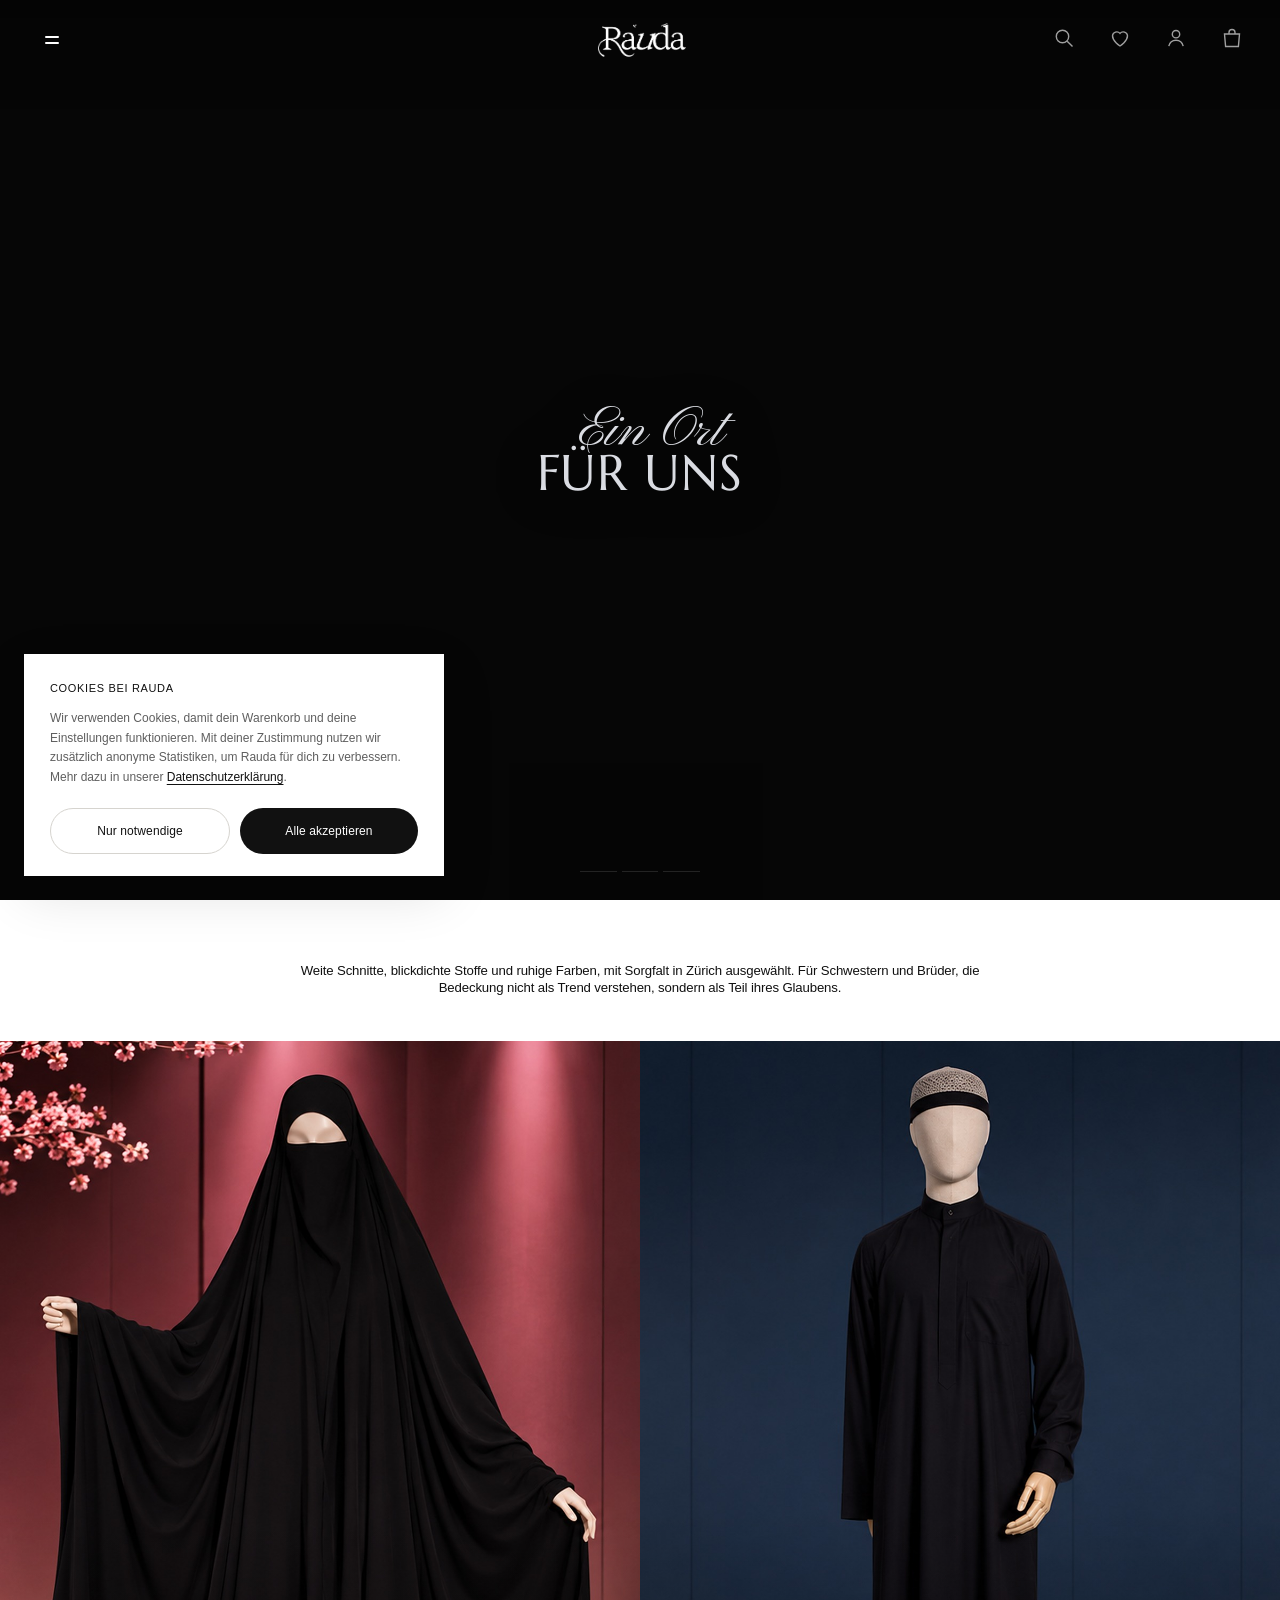
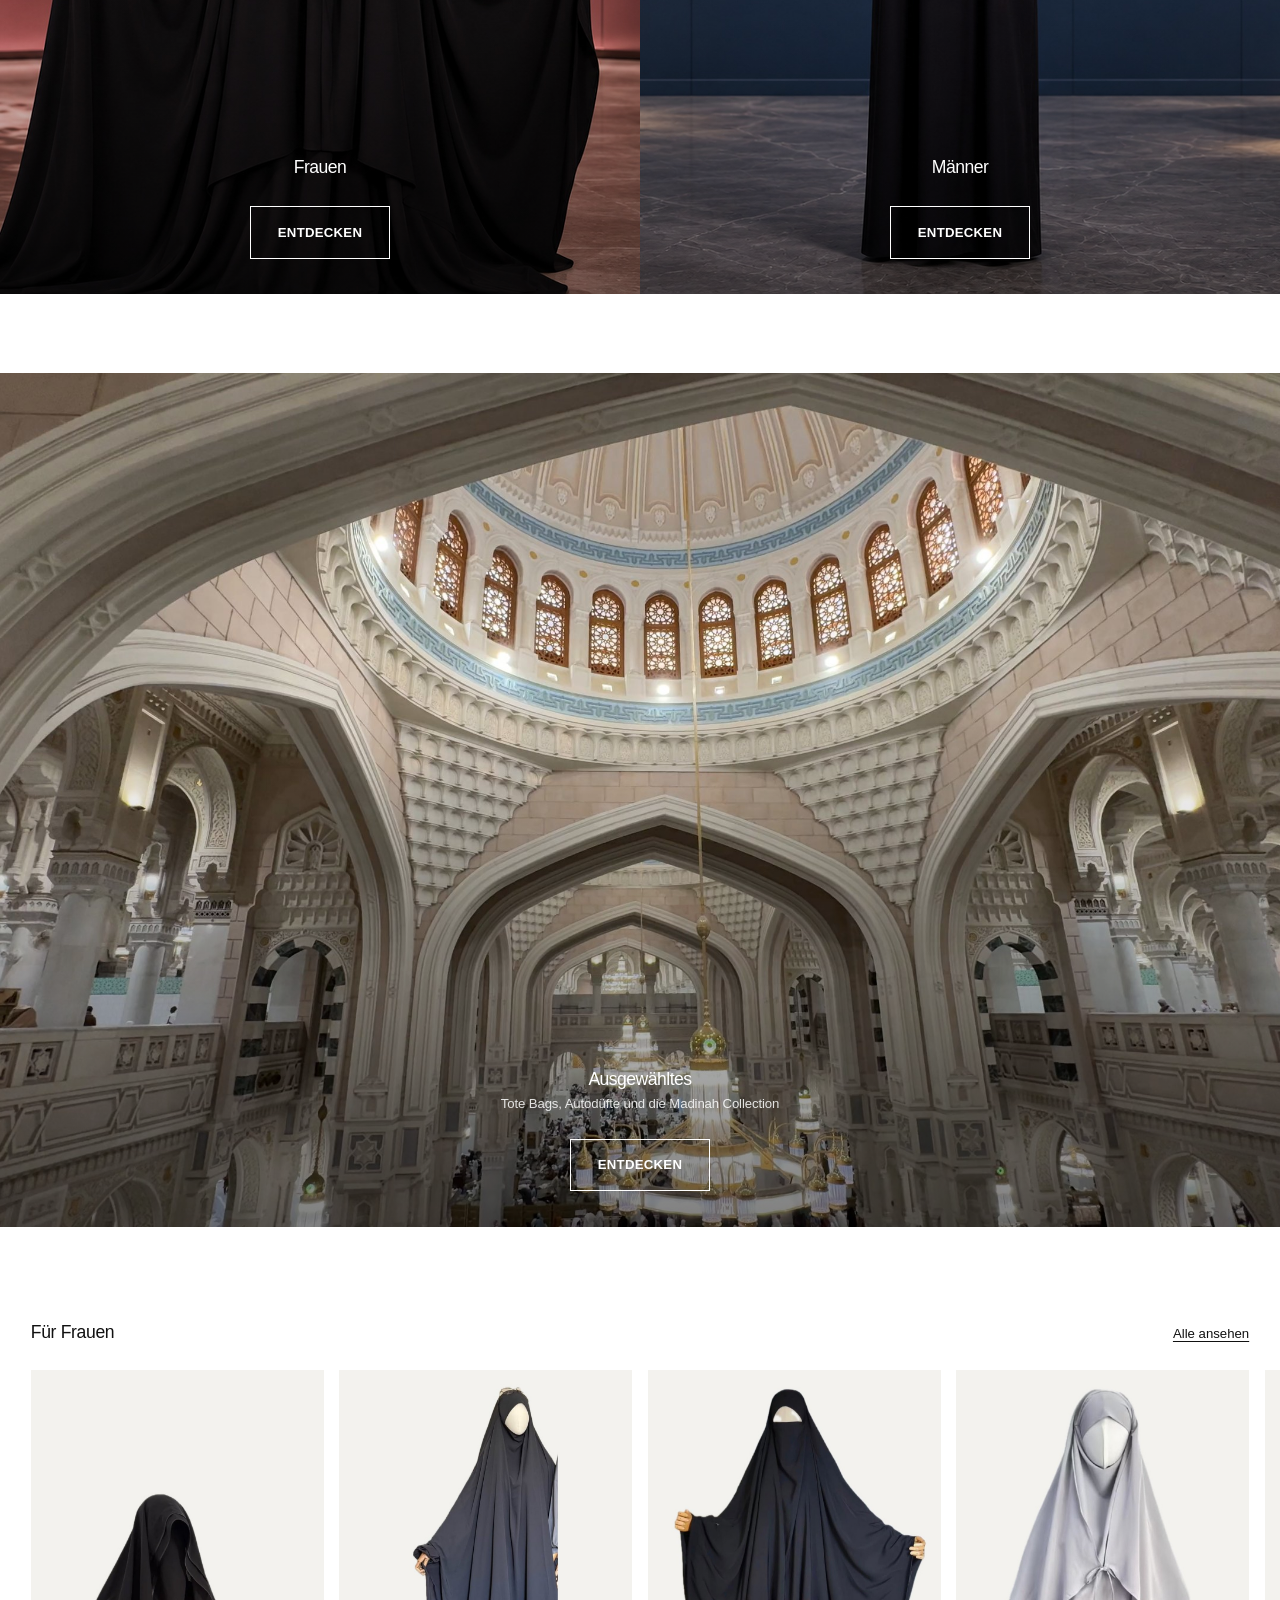
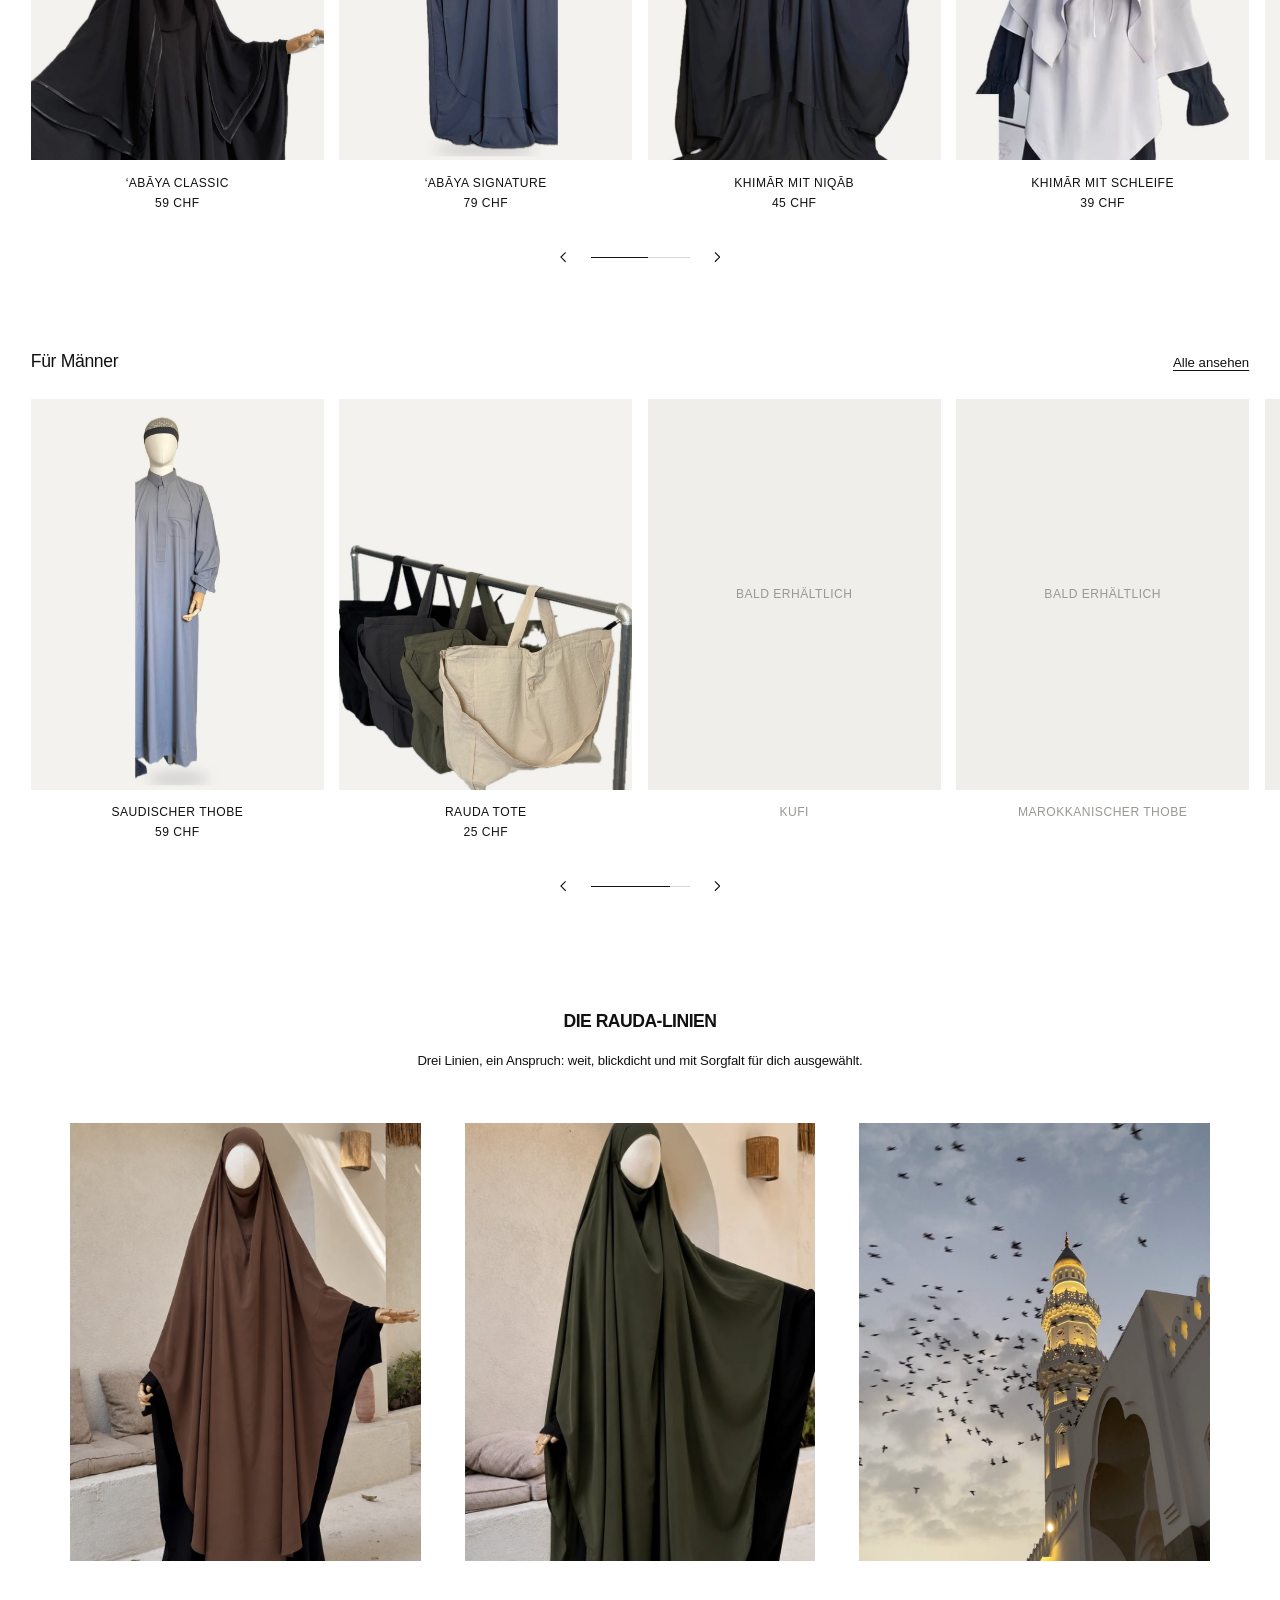
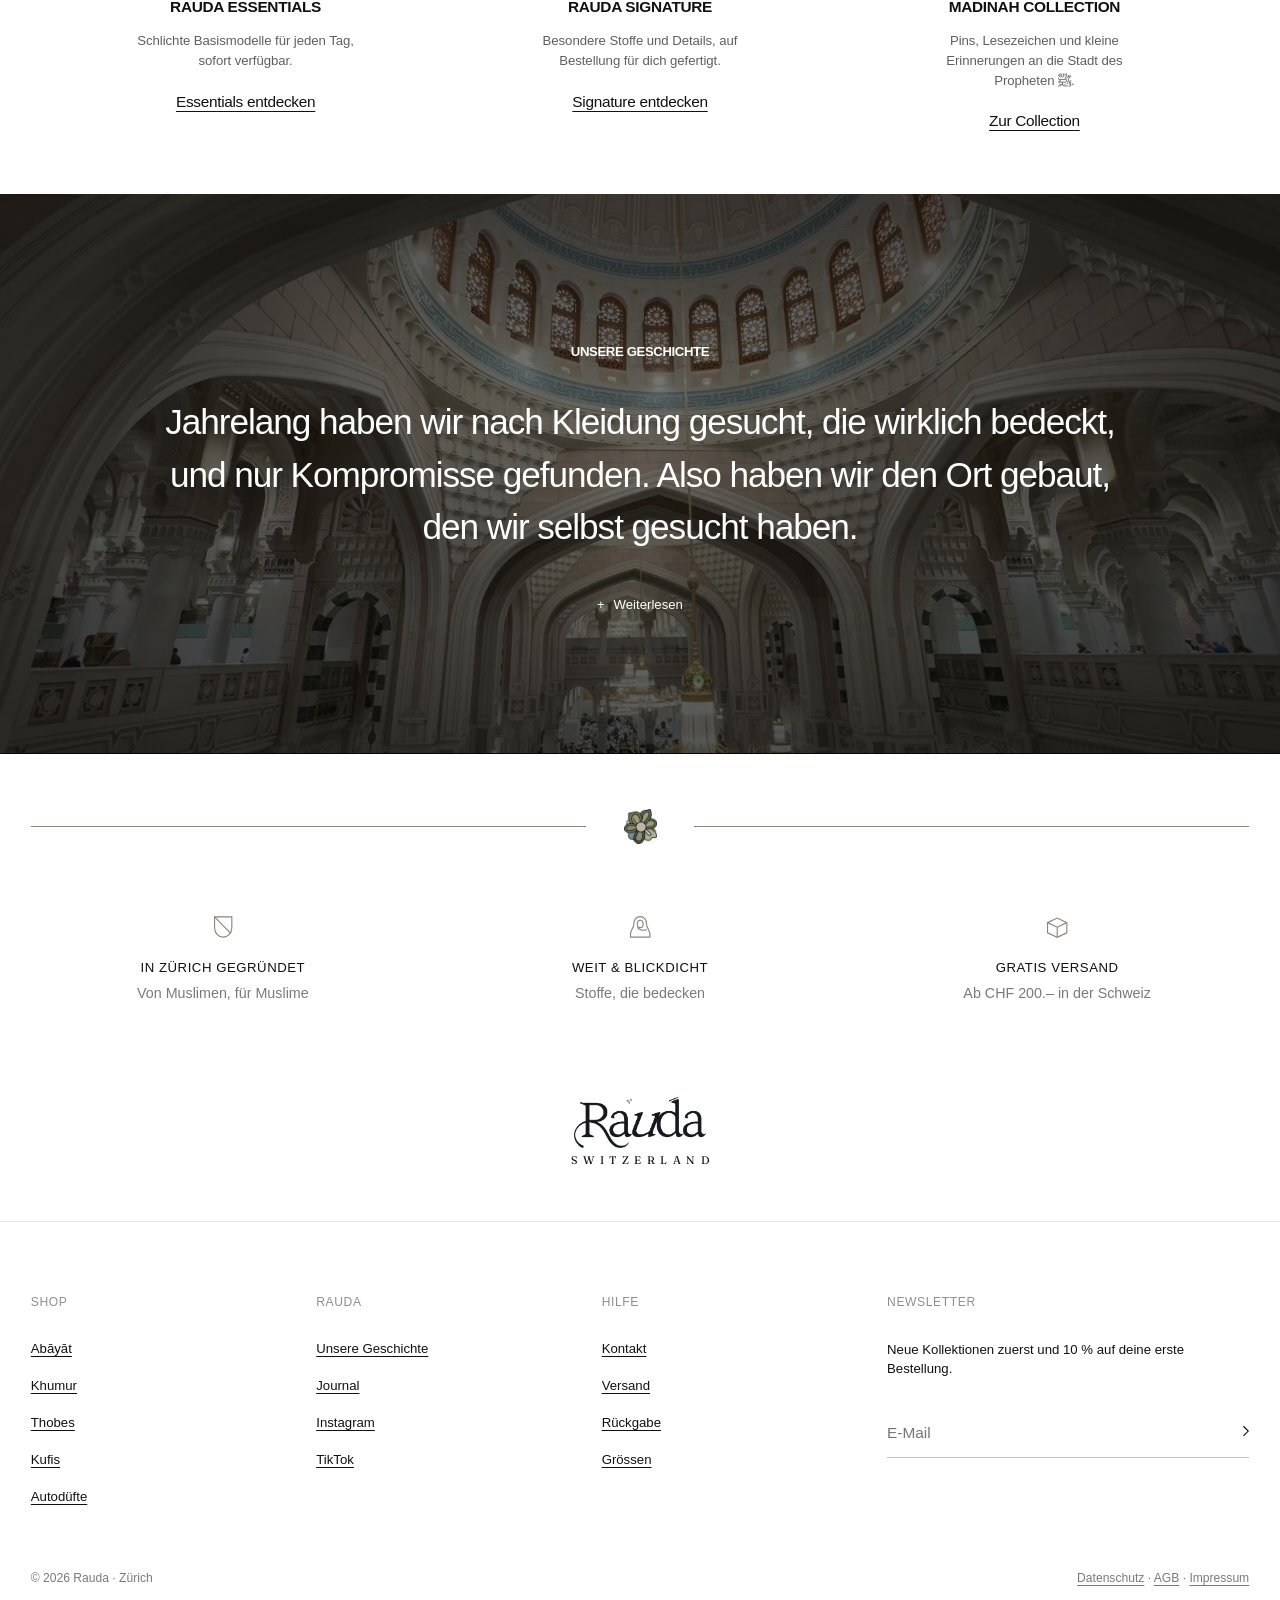
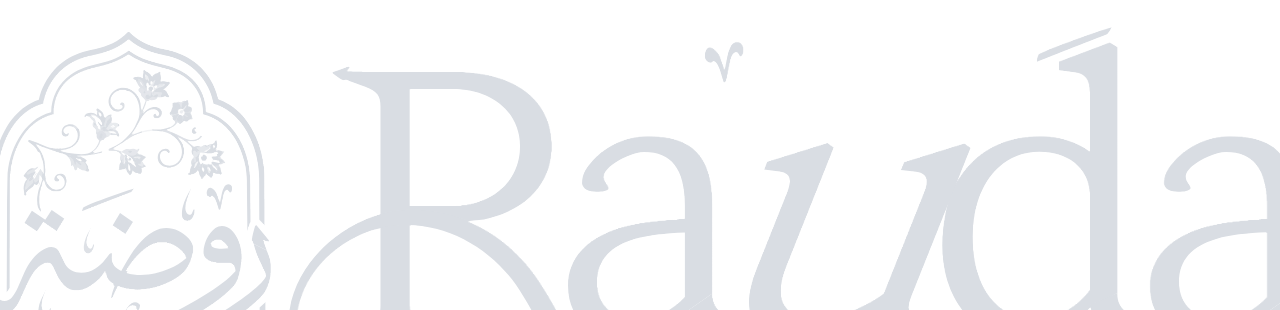
==== index.html @ d1b5ab9a "Quba-Video aus dem Intro entfernt, Slogan in hellem Grau #DADCE2 Co-Authored-By: Claude Opus 5.5 <no" ====
<!DOCTYPE html>
<html lang="de">
<head>
<meta charset="utf-8">
<meta name="viewport" content="width=device-width,initial-scale=1">
<title>Rauda</title>
<meta name="description" content="Rauda · روضة. Modern, schlicht und für Muslime. In Zürich gegründet.">
<link rel="icon" type="image/png" sizes="32x32" href="assets/fav-schwarz-32.png" id="fav-png"><link rel="icon" type="image/svg+xml" href="assets/fav-rauda.svg"><link rel="apple-touch-icon" href="assets/apple-touch-icon.png?v=2">
<script>(function(){var m=matchMedia("(prefers-color-scheme: dark)"),l=document.getElementById("fav-png");function s(){l.href="assets/fav-"+(m.matches?"weiss":"schwarz")+"-32.png"}s();m.addEventListener&&m.addEventListener("change",s)})()</script>
<link rel="preconnect" href="https://fonts.googleapis.com"><link rel="preconnect" href="https://fonts.gstatic.com" crossorigin>
<link href="https://fonts.googleapis.com/css2?family=Amiri&family=Marcellus&family=Pinyon+Script&family=Cormorant+Garamond:ital,wght@1,300;1,400&family=Fraunces:opsz,wght@9..144,400..600&display=swap" rel="stylesheet">
<style>
:root{--ink:#111;--grey:#7a7a7a;--tile:#f3f2ef;--line:#e7e6e2;
  --sans:"Helvetica Neue",Helvetica,Arial,sans-serif;--bh:66px;--lh:33px}
*{box-sizing:border-box;margin:0;padding:0}
html{background:#fff}
body{color:var(--ink);font:400 13px/1.5 var(--sans);-webkit-font-smoothing:antialiased;overflow-x:hidden}
#page{position:relative;z-index:1;background:#fff}
img,video{display:block;max-width:100%}
a{color:inherit;text-decoration:none}
button{font:inherit;color:inherit;text-transform:inherit;letter-spacing:inherit;background:none;border:0;cursor:pointer}
.up{font-size:12px;font-weight:400;letter-spacing:.04em;text-transform:uppercase}
.sr{position:absolute;width:1px;height:1px;overflow:hidden;clip:rect(0 0 0 0)}

/* ── Kopfzeile ── */
.bar{position:fixed;inset:0 0 auto;z-index:20;height:var(--bh);padding:0 max(40px,calc((100% - 1200px) / 2));display:grid;grid-template-columns:1fr auto 1fr;align-items:center;gap:30px;color:#fff;transition:background .4s,color .4s}
.bar::before{content:"";position:absolute;inset:0 0 -30px;z-index:-1;background:linear-gradient(rgba(0,0,0,.2),transparent);transition:opacity .4s;pointer-events:none}
.bar.solid{background:rgba(255,255,255,.74);-webkit-backdrop-filter:blur(18px) saturate(1.6);backdrop-filter:blur(18px) saturate(1.6);color:var(--ink)}
.bar.solid::before{opacity:0}
.bar.solid.dark{background:rgba(14,14,13,.72);color:#f2f0eb}
.bar.solid.dark .logo{filter:brightness(0) invert(1)}
.lockup{display:flex;flex-direction:column;align-items:center;gap:2px;transform-origin:50% 50%;will-change:transform}
.lockup .city{font:500 7.5px/1 "Fraunces",Georgia,serif;letter-spacing:.42em;text-transform:uppercase;margin-right:-.42em}
.lockup .ln{flex:none;width:1px;height:calc(var(--lh)*.78);background:currentColor;opacity:.55}
.lockup .wm{height:calc(var(--lh)*.85)!important}
.bar .logo{height:var(--lh);filter:brightness(0) invert(1);transition:filter .4s}
.bar.solid .logo{filter:none}
.nav{display:flex;align-items:center;gap:clamp(18px,1.9vw,28px);white-space:nowrap}
.bar .nav{font-size:10px;letter-spacing:.07em}
.nav a{position:relative;padding:6px 0}
.nav a::after,.tab::after{content:"";position:absolute;left:0;right:0;bottom:1px;height:1px;background:currentColor;transform:scaleX(0);transform-origin:left;transition:transform .35s cubic-bezier(.2,.7,.2,1)}
.nav a:hover::after{transform:scaleX(1)}
.left{display:flex;align-items:center}
.menu-btn{display:flex;align-items:center;gap:12px;font-size:10px;letter-spacing:.07em;text-transform:uppercase}
.menu-btn:hover{opacity:.6}
.f-brand{display:flex;flex-direction:column;align-items:center;gap:7px;padding:8px 28px 50px}
.f-brand img{height:46px;width:auto}
.f-brand span{font:400 10px/1 "Fraunces",Georgia,serif;letter-spacing:.5em;margin-right:-.5em;text-transform:uppercase}
.right{grid-column:3;display:flex;justify-content:flex-end;align-items:center;gap:clamp(18px,2vw,30px)}
.icons{display:flex;align-items:center;gap:22px}
.icons svg{width:19px;height:19px;stroke:currentColor;stroke-width:1.2;fill:none;display:block}
.burger{display:flex;flex-direction:column;justify-content:center;gap:5px;width:22px;height:22px}
.burger i{display:block;height:1px;background:currentColor}
.icons a:hover,.burger:hover{opacity:.55}

/* ── Intro ── */
.intro{position:relative;isolation:isolate;height:100vh;height:100svh;background:#0b0b0b;overflow:hidden}
.intro video{position:absolute;inset:0;width:100%;height:100%;object-fit:cover;transition:opacity .7s ease;will-change:transform,opacity}
@keyframes kb{from{transform:scale(1.035)}to{transform:scale(1)}}
.reel-bars{position:absolute;left:50%;bottom:28px;transform:translateX(-50%);z-index:2;display:flex;gap:5px;width:min(120px,30vw);opacity:.55}
.reel-bars i{flex:1;height:1px;background:rgba(255,255,255,.22);position:relative;overflow:hidden}
.reel-bars b{position:absolute;inset:0;background:rgba(255,255,255,.85);transform-origin:left center;transform:scaleX(0)}
.intro::after{content:"";position:absolute;inset:0;z-index:1;background:rgba(0,0,0,.48);transition:background .7s ease}
.intro.light::after{background:radial-gradient(ellipse 45% 45% at 50% 50%,rgba(0,0,0,.66),rgba(0,0,0,.5))}
.intro .mark{position:absolute;left:50%;top:50%;z-index:2;display:flex;flex-direction:column;align-items:center;gap:clamp(18px,2.6vh,28px);transform:translate(-50%,-50%);opacity:0;animation:markIn 1.8s .3s ease-out forwards;filter:drop-shadow(0 4px 24px rgba(0,0,0,.35))}
@keyframes markIn{to{opacity:1}}
.mark .m-lock{display:flex;max-width:88vw;align-items:center;gap:clamp(20px,2.4vw,34px)}
.mark .m-logo{width:clamp(62px,6.4vw,96px)}
.mark .m-line{flex:none;width:1px;height:clamp(70px,7.5vw,112px);background:#fff;opacity:.75}
.mark .m-word{width:clamp(200px,18vw,270px)}
.mark .m-slogan{display:flex;flex-direction:column;align-items:center;font-weight:400;color:#dadce2;white-space:nowrap}
.m-slogan .sl-s{position:relative;z-index:1;margin:0 0 -.26em .4em;font:400 clamp(42px,4.4vw,74px)/1.1 "Pinyon Script",cursive}
.m-slogan .sl-c{font:400 clamp(36px,3.9vw,64px)/1 "Marcellus",Georgia,serif;letter-spacing:.02em;text-transform:uppercase}

/* ── Startseite nach Gucci-Aufbau ── */
.intro-text{padding:56px 64px 40px;text-align:center}
.intro-text p{max-width:632px;margin:0 auto;font-size:12px;line-height:16px;letter-spacing:-.01em}
.split{display:grid;grid-template-columns:1fr 1fr}
.sp,.pick{position:relative;display:block;overflow:hidden}
.sp{aspect-ratio:3/4;background:#ececea}
.sp img,.pick img{width:100%;height:100%;object-fit:cover;transition:transform 1.6s cubic-bezier(.2,.7,.2,1)}
.pick:hover img{transform:scale(1.02)}
.sp img{position:absolute;left:50%;top:0;width:auto;height:84%;max-width:none;object-fit:contain;transform:translateX(-50%);transform-origin:50% 0}
.sp:hover img{transform:translateX(-50%) scale(1.015)}
.cta{position:absolute;inset:0;display:flex;flex-direction:column;justify-content:flex-end;align-items:center;padding-bottom:32px;pointer-events:none;text-align:center}
.cta-in{position:sticky;bottom:32px;display:flex;flex-direction:column;align-items:center;gap:24px}
.cta-t{font-size:16px;line-height:24px;font-weight:500;letter-spacing:-.03em}
.cta-s{display:block;margin-top:2px;font-size:12px;line-height:16px;font-weight:400;letter-spacing:-.01em;opacity:.85}
.btn{display:inline-block;padding:15px 24px;font-size:12px;line-height:16px;font-weight:700;letter-spacing:.02em;text-transform:uppercase;border:1px solid currentColor;transition:background .3s,color .3s,border-color .3s}
.sp .cta{color:var(--ink)}
.sp:hover .btn{background:var(--ink);border-color:var(--ink);color:#fff}
.sp.full img{left:0;top:0;width:100%;height:100%;object-fit:cover;object-position:50% 0;transform:none}
.sp.full:hover img{transform:scale(1.015)}
.sp.full::after{content:"";position:absolute;inset:auto 0 0;height:45%;background:linear-gradient(transparent,rgba(0,0,0,.45));pointer-events:none}
.sp.full .cta{color:#fff;z-index:1}
.sp.full:hover .btn{background:#fff;border-color:#fff;color:var(--ink)}
.pick{color:#fff;background:#141414}
.pick{margin:72px 0 0}
.pick img{aspect-ratio:3/2;height:auto;object-position:50% 30%}
.pick::after{content:"";position:absolute;inset:auto 0 0;height:60%;background:linear-gradient(transparent,rgba(0,0,0,.5));pointer-events:none}
.pick .cta{z-index:1}
.pick:hover .btn{background:#fff;color:var(--ink);border-color:#fff}
.inspo{padding:80px 64px 56px;text-align:center}
.inspo h2,.story-block h2{font-size:16px;line-height:24px;font-weight:700;letter-spacing:-.03em;text-transform:uppercase}
.inspo .lead{max-width:632px;margin:16px auto 48px;font-size:12px;line-height:16px;letter-spacing:-.01em}
.ins-grid{display:grid;grid-template-columns:repeat(3,minmax(0,1fr));gap:40px;max-width:1312px;margin:0 auto}
.ins .ph{display:block;aspect-ratio:4/5;overflow:hidden;background:var(--tile)}
.ins img{width:100%;height:100%;object-fit:cover;transition:transform 1.6s cubic-bezier(.2,.7,.2,1)}
.ins .ph:hover img{transform:scale(1.03)}
.ins h3{margin:32px 16px 0;font-size:14px;line-height:20px;font-weight:700;letter-spacing:-.02em;text-transform:uppercase}
.ins p{max-width:30ch;margin:12px auto 0;font-size:12px;line-height:18px;color:#5f5f5f;letter-spacing:-.005em}
.ins .more{display:inline-block;margin-top:18px;font-size:14px;line-height:20px;font-weight:500;letter-spacing:-.02em;text-decoration:underline;text-underline-offset:4px;text-decoration-thickness:1px}
.ins .more:hover{opacity:.55}
.story-block{position:relative;isolation:isolate;overflow:hidden;background:#000;color:#fff;text-align:center;padding:15vh 64px 14vh}
.story-block video{position:absolute;inset:0;z-index:-2;width:100%;height:100%;object-fit:cover}
.story-block::after{content:"";position:absolute;inset:0;z-index:-1;background:radial-gradient(ellipse 60% 70% at 50% 50%,rgba(10,10,9,.5),rgba(10,10,9,.78))}
.story-block h2{font-size:12px;line-height:16px}
.story-block p{max-width:872px;margin:32px auto 36px;font-size:32px;line-height:48px;font-weight:200;letter-spacing:-.03em}
.story-block a{display:inline-flex;align-items:center;gap:8px;font-size:12px;line-height:16px;font-weight:500}
.story-block a:hover{opacity:.6}
/* ── Fuss ── */
footer{position:relative;overflow:hidden;padding-top:50px}
.sep{display:flex;align-items:center;gap:34px;padding:0 28px;color:#8a8778}
.sep::before,.sep::after{content:"";flex:1;height:1px;background:currentColor}
.sep img{width:30px;height:auto;flex:none}
.f-trust{display:grid;grid-template-columns:repeat(3,1fr);gap:30px;max-width:1180px;margin:0 auto;padding:64px 28px 76px;text-align:center}
.f-trust svg{width:24px;height:24px;stroke:#8a8778;stroke-width:1.1;fill:none;margin:0 auto 16px;display:block}
.f-trust span{display:block;margin-top:5px;color:var(--grey);text-transform:none;letter-spacing:0;font-size:13px}
.f-mid{display:grid;grid-template-columns:repeat(3,1fr) 1.5fr;gap:40px;max-width:1180px;margin:0 auto;padding:64px 28px 36px;border-top:1px solid var(--line)}
.f-mid h4{color:#8f8f8f;font-size:11px;font-weight:500;letter-spacing:.05em;margin-bottom:26px}
.f-mid li{list-style:none;margin-bottom:17px;line-height:1.4}
.f-mid li a{font-size:12px;text-transform:none;letter-spacing:0;text-decoration:underline;text-decoration-thickness:1px;text-underline-offset:3px}
.f-mid li a:hover,.legal a:hover{opacity:.55}
.f-news p{color:var(--ink);max-width:44ch;font-size:12px;text-transform:none;letter-spacing:0}
.f-form{display:flex;align-items:center;margin-top:26px;border-bottom:1px solid #c4c4c4;max-width:460px}
.f-form input{flex:1;border:0;background:none;padding:12px 0;font:inherit;font-size:14px;text-transform:none;letter-spacing:0;outline:none;min-width:0}
.f-form button{padding:11px 0 11px 16px;white-space:nowrap}
.f-form button:hover{opacity:.55}
.f-word{container-type:inline-size;margin-top:36px}
.fw-in{--p:28px;--hw:calc((100cqw - var(--p)) / 3.136);position:relative;height:calc(var(--hw) * .71);overflow:hidden}
.fw-in i{position:absolute;display:block;background:#ece6da}
.fw-in .fl{left:var(--p);top:calc(var(--hw) * .06);height:calc(var(--hw) * .78);width:calc(var(--hw) * .5095);-webkit-mask:url(assets/mask-logo.png) 0 0/100% 100% no-repeat;mask:url(assets/mask-logo.png) 0 0/100% 100% no-repeat}
.fw-in .fs{left:calc(var(--p) + var(--hw) * .5495);top:0;height:var(--hw);width:calc(var(--hw) * 2.6259);-webkit-mask:url(assets/mask-schrift.png) 0 0/100% 100% no-repeat;mask:url(assets/mask-schrift.png) 0 0/100% 100% no-repeat}
.legal{display:flex;justify-content:space-between;flex-wrap:wrap;gap:12px;max-width:1180px;margin:0 auto;padding:4px 28px 0;font-size:11px;color:var(--grey);text-transform:none;letter-spacing:0}
.legal a{text-decoration:underline;text-decoration-thickness:1px;text-underline-offset:3px}

/* ── Menü (links, schwebend wie Dior) ── */
.scrim{position:fixed;inset:0;z-index:39;background:rgba(20,20,22,.3);-webkit-backdrop-filter:blur(22px) saturate(1.1);backdrop-filter:blur(22px) saturate(1.1);opacity:0;pointer-events:none;transition:opacity .45s ease}
.scrim.open{opacity:1;pointer-events:auto}
.drawer{position:fixed;top:14px;left:14px;bottom:14px;z-index:40;width:min(400px,calc(100vw - 28px));border-radius:12px;background:rgba(241,240,237,.95);-webkit-backdrop-filter:blur(30px);backdrop-filter:blur(30px);box-shadow:0 30px 80px rgba(0,0,0,.2);overflow:hidden;
  opacity:0;transform:translateX(-22px);visibility:hidden;transition:opacity .28s ease,transform .45s cubic-bezier(.2,.7,.2,1),visibility 0s .45s}
.drawer.open{opacity:1;transform:none;visibility:visible;transition:opacity .35s ease,transform .6s cubic-bezier(.2,.7,.2,1),visibility 0s}
.d-panel{position:absolute;inset:0;display:flex;flex-direction:column;padding:26px 30px 26px;overflow-y:auto;transition:transform .55s cubic-bezier(.2,.7,.2,1),opacity .35s ease}
.d-sub{transform:translateX(60px);opacity:0;pointer-events:none}
.drawer.sub .d-root{transform:translateX(-60px);opacity:0;pointer-events:none}
.drawer .d-sub.on{transform:none;opacity:1;pointer-events:auto}
.d-x,.d-back{display:flex;align-items:center;gap:10px;align-self:flex-start;font-size:13px}
.d-x svg{width:13px;height:13px;stroke:var(--ink);stroke-width:1.4;fill:none}
.d-back svg{width:7px;height:12px;stroke:var(--ink);stroke-width:1.2;fill:none}
.d-x:hover,.d-back:hover{opacity:.6}
.d-sub h3{margin-top:34px;font:400 13px/1 var(--sans);color:#8f8f8f;letter-spacing:.06em;text-transform:uppercase}
.d-list{display:flex;flex-direction:column;margin-top:40px}
.d-sub .d-list{margin-top:18px}
.d-l{display:flex;justify-content:space-between;align-items:center;width:100%;padding:11px 0;font-size:17px;letter-spacing:-.015em;text-align:left;color:var(--ink)}
.d-l svg{width:7px;height:12px;stroke:currentColor;stroke-width:1.2;fill:none;opacity:.6;transition:transform .3s}
.d-l:hover{opacity:.6}.d-l:hover svg{transform:translateX(3px)}
.d-small{margin-top:38px;padding-top:30px;border-top:1px solid rgba(0,0,0,.08);display:flex;flex-direction:column;align-items:flex-start;gap:15px;font-size:13px}
.d-small a:hover,.d-small button:hover{opacity:.6}
.d-small .muted{color:#8f8f8f}
.drawer .d-list>*,.drawer .d-small{opacity:0;transform:translateY(8px);transition:opacity .2s ease,transform .2s ease}
.drawer.open .d-list>*,.drawer.open .d-small{opacity:1;transform:none;transition:opacity .5s ease calc(.12s + var(--i,0)*30ms),transform .6s cubic-bezier(.2,.7,.2,1) calc(.12s + var(--i,0)*30ms)}


.t-link{display:inline-flex;align-items:center;gap:12px;padding-bottom:5px;border-bottom:1px solid currentColor;transition:opacity .3s}
.t-link:hover{opacity:.55}
.t-link svg{width:16px;height:9px;stroke:currentColor;stroke-width:1.1;fill:none;transition:transform .4s cubic-bezier(.2,.7,.2,1)}
.t-link:hover svg{transform:translateX(5px)}
.fade{opacity:0;transform:translateY(20px);transition:opacity 1.2s ease,transform 1.4s cubic-bezier(.2,.7,.2,1)}
.fade.in{opacity:1;transform:none}

@media (prefers-reduced-motion:reduce){.intro .mark{animation:none;opacity:1}.fade{opacity:1;transform:none}.drawer,.drawer>*,#page,.bar{transition:none!important}}

@media (max-width:1180px){.bar .nav{display:none}}
@media (max-width:1000px){
  .bar{padding:0 18px}
  .intro-text{padding:40px 22px 32px}
  .inspo{padding:64px 18px 40px}.ins-grid{gap:28px}
  .story-block{padding:64px 22px}.story-block p{font-size:24px;line-height:34px}
  .sep{padding:0 18px;gap:22px}
  .f-trust{padding:50px 18px 56px}
  .f-mid{grid-template-columns:repeat(3,1fr);padding:48px 18px 24px;gap:30px 20px}
  .f-news{grid-column:1/-1;order:-1;margin-bottom:6px}.f-form{max-width:none}
  .legal{padding:4px 18px 0}
  .fw-in{--p:18px}
  .drawer{top:10px;left:10px;bottom:10px;width:calc(100vw - 20px)}
  .d-panel{padding:22px 24px}
}
@media (max-width:560px){
  .up{font-size:11px}
  .split{grid-template-columns:1fr}
  .pick{margin:48px 0 0}
  .pick img{aspect-ratio:3/4}
  .sp img{top:3%;height:72%}
  .ins-grid{grid-template-columns:1fr;gap:44px}
  .ins h3{margin-top:22px}.ins .more{margin-top:12px}
  .f-trust{grid-template-columns:1fr;gap:34px}
  .f-mid{grid-template-columns:1fr 1fr}
}
</style>
<link rel="stylesheet" href="assets/shop.css?v=20261113d">
</head>
<body>

<header class="bar" id="bar">
  <div class="left"><button class="menu-btn" data-open aria-label="Menü öffnen"><span class="burger"><i></i><i></i></span></button><a href="shop.html" class="m-search" aria-label="Suche"><svg viewBox="0 0 24 24"><circle cx="10.5" cy="10.5" r="6.2"/><path d="m15.2 15.2 5.3 5.3"/></svg></a></div>
  <a href="#" aria-label="Rauda Startseite" style="grid-column:2"><span class="lockup"><img class="logo wm" src="assets/logo-schriftzug.png" alt="Rauda"></span></a>
  <div class="right">
    <div class="icons">
      <a href="shop.html" class="ic-search" aria-label="Suche"><svg viewBox="0 0 24 24"><circle cx="10.5" cy="10.5" r="6.2"/><path d="m15.2 15.2 5.3 5.3"/></svg></a>
      <button class="ic-fav" aria-label="Merkliste" data-fav><svg viewBox="0 0 24 24"><path d="M12 20s-7.5-4.6-7.5-10.2A4.3 4.3 0 0 1 12 7.4a4.3 4.3 0 0 1 7.5 2.4C19.5 15.4 12 20 12 20z"/></svg></button>
      <button class="ic-acc" aria-label="Kundenkonto" data-acc><svg viewBox="0 0 24 24"><circle cx="12" cy="8.2" r="3.7"/><path d="M4.8 20.2c.9-3.9 3.7-6 7.2-6s6.3 2.1 7.2 6"/></svg></button>
      <a href="#" aria-label="Warenkorb"><svg viewBox="0 0 24 24"><path d="M4.5 8h15l-1.1 12.5H5.6z"/><path d="M9 8V6.5a3 3 0 0 1 6 0V8"/></svg></a>
    </div>
  </div>
</header>

<div class="scrim" data-close></div>
<aside class="drawer" aria-label="Menü">
  <div class="d-panel d-root">
    <button class="d-x" data-close><svg viewBox="0 0 24 24" aria-hidden="true"><path d="M5 5l14 14M19 5 5 19"/></svg>Schliessen</button>
    <nav class="d-list" aria-label="Kategorien">
      <button class="d-l" data-sub="frauen">Frauen <svg viewBox="0 0 7 12" aria-hidden="true"><path d="M1 1l5 5-5 5"/></svg></button>
      <button class="d-l" data-sub="maenner">Männer <svg viewBox="0 0 7 12" aria-hidden="true"><path d="M1 1l5 5-5 5"/></svg></button>
      <a class="d-l" href="shop.html?cat=acc">Accessoires <svg viewBox="0 0 7 12" aria-hidden="true"><path d="M1 1l5 5-5 5"/></svg></a>
      <a class="d-l" href="shop.html?cat=duft">Autodüfte <svg viewBox="0 0 7 12" aria-hidden="true"><path d="M1 1l5 5-5 5"/></svg></a>
      <a class="d-l" href="shop.html">Alle Produkte <svg viewBox="0 0 7 12" aria-hidden="true"><path d="M1 1l5 5-5 5"/></svg></a>
      <a class="d-l" href="geschichte.html">Unsere Geschichte <svg viewBox="0 0 7 12" aria-hidden="true"><path d="M1 1l5 5-5 5"/></svg></a>
    </nav>
    <div class="d-small">
      <button data-fav data-close>Merkliste</button>
      <a href="mailto:info@rauda.ch?subject=Pers%C3%B6nliche%20Beratung">Persönliche Beratung</a>
      <a href="mailto:info@rauda.ch">Kontakt</a>
      <span><span class="muted">Land/Region:</span> Schweiz (Deutsch)</span>
    </div>
  </div>
  <div class="d-panel d-sub" data-sub="frauen">
    <button class="d-back"><svg viewBox="0 0 7 12" aria-hidden="true"><path d="M6 1 1 6l5 5"/></svg>Zurück</button>
    <h3>Frauen</h3>
    <nav class="d-list">
      <a class="d-l" href="shop.html?cat=schwestern">Alle ansehen <svg viewBox="0 0 7 12" aria-hidden="true"><path d="M1 1l5 5-5 5"/></svg></a>
      <a class="d-l" href="shop.html?cat=abaya">‘Abāyāt <svg viewBox="0 0 7 12" aria-hidden="true"><path d="M1 1l5 5-5 5"/></svg></a>
      <a class="d-l" href="shop.html?cat=khimar">Khumur <svg viewBox="0 0 7 12" aria-hidden="true"><path d="M1 1l5 5-5 5"/></svg></a>
      <a class="d-l" href="shop.html?cat=niqab">Niqāb <svg viewBox="0 0 7 12" aria-hidden="true"><path d="M1 1l5 5-5 5"/></svg></a>
      <a class="d-l" href="shop.html?cat=kimono">Kimonos <svg viewBox="0 0 7 12" aria-hidden="true"><path d="M1 1l5 5-5 5"/></svg></a>
    </nav>
  </div>
  <div class="d-panel d-sub" data-sub="maenner">
    <button class="d-back"><svg viewBox="0 0 7 12" aria-hidden="true"><path d="M6 1 1 6l5 5"/></svg>Zurück</button>
    <h3>Männer</h3>
    <nav class="d-list">
      <a class="d-l" href="shop.html?cat=brueder">Alle ansehen <svg viewBox="0 0 7 12" aria-hidden="true"><path d="M1 1l5 5-5 5"/></svg></a>
      <a class="d-l" href="shop.html?cat=thobe">Thobes <svg viewBox="0 0 7 12" aria-hidden="true"><path d="M1 1l5 5-5 5"/></svg></a>
      <a class="d-l" href="shop.html?cat=kufi">Kufis <svg viewBox="0 0 7 12" aria-hidden="true"><path d="M1 1l5 5-5 5"/></svg></a>
    </nav>
  </div>
</aside>

<div id="page">
<section class="intro" aria-label="Rauda">
  <video class="hv" muted autoplay playsinline preload="auto" aria-hidden="true"></video>
  <video class="hv" muted playsinline preload="auto" aria-hidden="true" style="opacity:0"></video>
  <div class="mark"><h1 class="m-slogan" aria-label="Ein Ort für uns"><span class="sl-s" aria-hidden="true">Ein Ort</span><span class="sl-c" aria-hidden="true">für uns</span></h1></div>
  <div class="reel-bars" aria-hidden="true"><i><b></b></i><i><b></b></i><i><b></b></i><i><b></b></i><i><b></b></i></div>
</section>

<main>
  <section class="intro-text">
    <p>Weite Schnitte, blickdichte Stoffe und ruhige Farben, mit Sorgfalt in Zürich ausgewählt. Für Schwestern und Brüder, die Bedeckung nicht als Trend verstehen, sondern als Teil ihres Glaubens.</p>
  </section>

  <section class="split" aria-label="Frauen und Männer">
    <a class="sp full" href="shop.html?cat=schwestern">
      <img src="assets/home/frauen-puppe.jpg?v=2" alt="Schwarzer Khimār mit Niqāb auf einer Puppe vor rosa Wand mit Kirschblüten">
      <div class="cta"><div class="cta-in"><span class="cta-t">Frauen</span><span class="btn">Entdecken</span></div></div>
    </a>
    <a class="sp full" href="shop.html?cat=brueder">
      <img src="assets/home/maenner-puppe.jpg?v=2" alt="Schwarzer Thobe mit Kufi auf einer Puppe vor dunkelblauer Wand">
      <div class="cta"><div class="cta-in"><span class="cta-t">Männer</span><span class="btn">Entdecken</span></div></div>
    </a>
  </section>

  <a class="pick" href="shop.html?cat=acc" aria-label="Ausgewähltes entdecken">
    <picture>
      <source media="(max-width:700px)" srcset="assets/home/ausgewaehlt-hoch.jpg">
      <img src="assets/home/ausgewaehlt.jpg" alt="Kuppel mit farbigen Fenstern und Kronleuchter in einer Moschee">
    </picture>
    <div class="cta"><div class="cta-in"><span class="cta-t">Ausgewähltes<span class="cta-s">Tote Bags, Autodüfte und die Madinah Collection</span></span><span class="btn">Entdecken</span></div></div>
  </a>

  <div class="rails">
    <section class="rail-sec" data-rail="schwestern" aria-labelledby="rF"><div class="rail-head"><h2 id="rF">Für Frauen</h2><a href="shop.html?cat=schwestern">Alle ansehen</a></div></section>
    <section class="rail-sec" data-rail="brueder" aria-labelledby="rM"><div class="rail-head"><h2 id="rM">Für Männer</h2><a href="shop.html?cat=brueder">Alle ansehen</a></div></section>
  </div>

  <section class="inspo" aria-labelledby="inspoT">
    <h2 id="inspoT">Die Rauda-Linien</h2>
    <p class="lead">Drei Linien, ein Anspruch: weit, blickdicht und mit Sorgfalt für dich ausgewählt.</p>
    <div class="ins-grid">
      <article class="ins"><a class="ph" href="shop.html?cat=schwestern"><img src="assets/home/linie-essentials.jpg" alt="Khimār in Taupe in einem hellen Innenhof"></a><h3>Rauda Essentials</h3><p>Schlichte Basismodelle für jeden Tag, sofort verfügbar.</p><a class="more" href="shop.html?cat=schwestern">Essentials entdecken</a></article>
      <article class="ins"><a class="ph" href="shop.html?cat=khimar"><img src="assets/home/linie-signature.jpg" alt="Khimār in Oliv, Nahaufnahme des Stoffs"></a><h3>Rauda Signature</h3><p>Besondere Stoffe und Details, auf Bestellung für dich gefertigt.</p><a class="more" href="shop.html?cat=khimar">Signature entdecken</a></article>
      <article class="ins"><a class="ph" href="shop.html?cat=acc"><img src="assets/home/linie-madinah.jpg" alt="Beleuchtetes Minarett in Madinah mit Vögeln im Abendhimmel"></a><h3>Madinah Collection</h3><p>Pins, Lesezeichen und kleine Erinnerungen an die Stadt des Propheten ﷺ.</p><a class="more" href="shop.html?cat=acc">Zur Collection</a></article>
    </div>
  </section>

  <section class="story-block" aria-labelledby="storyT">
    <video muted loop playsinline preload="auto" poster="assets/natur/masjid-poster.jpg" aria-hidden="true"></video>
    <h2 id="storyT">Unsere Geschichte</h2>
    <p>Jahrelang haben wir nach Kleidung gesucht, die wirklich bedeckt, und nur Kompromisse gefunden. Also haben wir den Ort gebaut, den wir selbst gesucht haben.</p>
    <a href="geschichte.html"><span aria-hidden="true">+</span> Weiterlesen</a>
  </section>
</main>
<footer class="up">
  <div class="sep" aria-hidden="true"><img src="assets/blume.png" alt=""></div>
  <div class="f-trust">
    <div><svg viewBox="0 0 26 26"><path d="M4.5 2.8h17v10.4c0 5.5-3.8 9.6-8.5 9.6s-8.5-4.1-8.5-9.6z"/><path d="M4.5 2.8 20.4 19"/></svg>In Zürich gegründet<span>Von Muslimen, für Muslime</span></div>
    <div><svg viewBox="0 0 26 26"><path d="M13 2.6c-3.8 0-6.2 3-6.2 6.8 0 2.2-.6 4-2 6-1.2 1.7-1.6 4.2-1.4 7.4h19.2c.2-3.2-.2-5.7-1.4-7.4-1.4-2-2-3.8-2-6 0-3.8-2.4-6.8-6.2-6.8z"/><ellipse cx="13" cy="9.8" rx="2.9" ry="3.6"/><path d="M10.3 13.2c1.7 2.4 5.3 3.2 9.1 2.4"/></svg>Weit &amp; blickdicht<span>Stoffe, die bedecken</span></div>
    <div><svg viewBox="0 0 26 26"><path d="M3.5 8.5 13 4l9.5 4.5v10L13 23l-9.5-4.5z"/><path d="M3.5 8.5 13 13l9.5-4.5M13 13v10"/></svg>Gratis Versand<span>Ab CHF 200.– in der Schweiz</span></div>
  </div>
  <div class="f-brand"><img src="assets/logo-schriftzug.png" alt="Rauda"><span>Switzerland</span></div>
  <div class="f-mid">
    <div><h4>Shop</h4><ul><li><a href="shop.html?cat=abaya">Abāyāt</a></li><li><a href="shop.html?cat=khimar">Khumur</a></li><li><a href="shop.html?cat=thobe">Thobes</a></li><li><a href="shop.html?cat=kufi">Kufis</a></li><li><a href="shop.html?cat=duft">Autodüfte</a></li></ul></div>
    <div><h4>Rauda</h4><ul><li><a href="geschichte.html">Unsere Geschichte</a></li><li><a href="#">Journal</a></li><li><a href="#">Instagram</a></li><li><a href="#">TikTok</a></li></ul></div>
    <div><h4>Hilfe</h4><ul><li><a href="mailto:info@rauda.ch">Kontakt</a></li><li><a href="#">Versand</a></li><li><a href="#">Rückgabe</a></li><li><a href="#">Grössen</a></li></ul></div>
    <div class="f-news"><h4>Newsletter</h4><p>Neue Kollektionen zuerst und 10 % auf deine erste Bestellung.</p>
      <form class="f-form" onsubmit="event.preventDefault();this.querySelector('button').textContent='Danke'">
        <input type="email" placeholder="E-Mail" required aria-label="E-Mail-Adresse">
        <button type="submit" aria-label="Anmelden"><svg viewBox="0 0 8 12" width="7" height="11" aria-hidden="true"><path d="M1.5 1l5 5-5 5" fill="none" stroke="currentColor" stroke-width="1.2"/></svg></button>
      </form></div>
  </div>
  <div class="legal"><span>© 2026 Rauda · Zürich</span><span><a href="#">Datenschutz</a> · <a href="#">AGB</a> · <a href="#">Impressum</a></span></div>
  <div class="f-word" aria-hidden="true"><div class="fw-in"><i class="fl"></i><i class="fs"></i></div></div>
</footer>
</div>

<script>
/* Intro: Natur-Szenen mit Überblendung, Zoom und Fortschritt */
const mobile=matchMedia('(max-width:700px)').matches;
const q=mobile?'720':'1080';
const H='assets/hero/';
const LEN={d4:14,m2:14};
const clips=(mobile?['m1','m2','m3']:['d1','d3','d4']).map(n=>({src:H+n+'.mp4',start:0,dur:(LEN[n]||11)-.7,light:!/^(d2|m5)$/.test(n)}));
document.querySelector('.reel-bars').innerHTML=clips.map(()=>'<i><b></b></i>').join('');
const vids=[...document.querySelectorAll('.intro .hv')];
const bars=[...document.querySelectorAll('.reel-bars b')];
const FADE=.7;let idx=0,act=0,switching=false;
function prep(v,c){return new Promise(r=>{
  const go=()=>{v.currentTime=c.start;v.addEventListener('seeked',r,{once:true})};
  if(v.dataset.src!==c.src){v.dataset.src=c.src;v.src=c.src;v.addEventListener('loadedmetadata',go,{once:true});v.load()}else go();
})}
function fillBar(i,dur){
  bars.forEach((b,k)=>{b.style.transition='none';b.style.transform='scaleX('+(k<i?1:0)+')'});
  requestAnimationFrame(()=>requestAnimationFrame(()=>{bars[i].style.transition='transform '+dur+'s linear';bars[i].style.transform='scaleX(1)'}));
}
function zoom(v,dur){v.style.animation='none';void v.offsetWidth;v.style.animation='kb '+(dur+FADE+.5)+'s linear forwards'}
async function startClip(i,v){
  const c=clips[i];await prep(v,c);
  v.play().catch(()=>{});zoom(v,c.dur);fillBar(i,c.dur);document.querySelector('.intro').classList.toggle('light',!!c.light);
  v.style.zIndex=0;v.style.opacity=1;
  const old=vids[1-vids.indexOf(v)];old.style.zIndex=-1;
  setTimeout(()=>{old.style.opacity=0;old.pause();prep(old,clips[(i+1)%clips.length])},FADE*1000+80);
  act=vids.indexOf(v);idx=i;switching=false;
}
if(matchMedia('(prefers-reduced-motion: reduce)').matches){
  vids[0].src=clips[0].src;vids[0].removeAttribute('autoplay');document.querySelector('.reel-bars').style.display='none';
}else{
  vids[1].style.opacity=0;
  startClip(0,vids[0]);
  vids.forEach((v,k)=>v.addEventListener('timeupdate',()=>{
    if(k!==act||switching)return;const c=clips[idx];
    if(v.currentTime>=c.start+c.dur-FADE){switching=true;startClip((idx+1)%clips.length,vids[1-act])}
  }));
}


/* Kopfzeile: nach dem Video milchig-weiss (Grösse fix wie Dior) */
const bar=document.getElementById('bar'),intro=document.querySelector('.intro'),story=document.querySelector('.story-block');
function onScroll(){
  bar.classList.toggle('solid',scrollY>intro.offsetHeight-80);
  const sr=story.getBoundingClientRect();bar.classList.toggle('dark',sr.top<bar.offsetHeight/2&&sr.bottom>bar.offsetHeight/2);
}
addEventListener('scroll',onScroll,{passive:true});addEventListener('resize',onScroll);onScroll();


/* Logo oben etwas kleiner, wächst beim Runterscrollen sauber auf volle Grösse */
const lock=document.querySelector('.bar .lockup');
function logoGrow(){const p=Math.min(1,Math.max(0,scrollY/(intro.offsetHeight*.9))),e=p*(2-p);lock.style.transform='scale('+(.8+.2*e).toFixed(4)+')'}
addEventListener('scroll',logoGrow,{passive:true});addEventListener('resize',logoGrow);logoGrow();

/* Menü */
const dr=document.querySelector('.drawer'),scrim=document.querySelector('.scrim'),burger=document.querySelector('.burger');
dr.querySelectorAll('.d-root .d-list>*,.d-root .d-small,.d-sub .d-list>*').forEach((c,i)=>c.style.setProperty('--i',i%8));
const resetSub=()=>{dr.classList.remove('sub');dr.querySelectorAll('.d-sub').forEach(s=>s.classList.remove('on'))};
const setMenu=o=>{dr.classList.toggle('open',o);scrim.classList.toggle('open',o);burger.classList.toggle('on',o);document.body.style.overflow=o?'hidden':'';if(!o)setTimeout(resetSub,450)};
document.querySelectorAll('[data-open]').forEach(x=>x.addEventListener('click',()=>setMenu(true)));
document.querySelectorAll('[data-close]').forEach(x=>x.addEventListener('click',()=>setMenu(false)));
dr.querySelectorAll('button[data-sub]').forEach(b=>b.addEventListener('click',()=>{dr.classList.add('sub');dr.querySelector('.d-sub[data-sub="'+b.dataset.sub+'"]').classList.add('on')}));
dr.querySelectorAll('.d-back').forEach(b=>b.addEventListener('click',resetSub));
addEventListener('keydown',e=>{if(e.key==='Escape')setMenu(false)});



/* Geschichte: Moschee-Video lädt sofort, spielt wenn sichtbar */
const sv=story.querySelector('video');
sv.src='assets/natur/masjid-'+q+'.mp4';sv.load();
new IntersectionObserver(([e])=>{if(e.isIntersecting)sv.play().catch(()=>{});else sv.pause()}).observe(story);
</script>
<script src="assets/shop.js?v=20261113"></script>
</body>
</html>
---- assets/shop.css ----
/* Rauda: Warenkorb und Kaufansicht */

/* Taschen-Symbol mit Zähler */
.bag{position:relative}
.bag-n{position:absolute;right:-7px;top:-5px;min-width:15px;height:15px;padding:0 4px;border-radius:8px;font:500 9px/15px var(--sans);text-align:center;letter-spacing:0}
.bag-n[hidden]{display:none}
.bar .bag .bag-n{background:#111;color:#fff}
.bar:not(.solid) .bag .bag-n,.bar.dark .bag .bag-n{background:#fff;color:#111}

/* Warenkorb-Schublade */
.c-scrim{position:fixed;inset:0;z-index:49;background:rgba(17,17,17,.22);opacity:0;pointer-events:none;transition:opacity .35s ease}
.c-scrim.open{opacity:1;pointer-events:auto}
.cart{position:fixed;top:0;right:0;bottom:0;z-index:50;width:min(440px,100vw);background:#fff;display:flex;flex-direction:column;
  clip-path:inset(0 0 0 100%);visibility:hidden;transition:clip-path .38s cubic-bezier(.6,0,.2,1),visibility 0s .38s}
.cart.open{clip-path:inset(0);visibility:visible;transition:clip-path .5s cubic-bezier(.6,0,.2,1),visibility 0s}
.c-head{display:flex;justify-content:space-between;align-items:center;height:66px;padding:0 32px;flex:none;border-bottom:1px solid var(--line)}
.c-head em{font-style:normal;color:#8f8f8f}
.c-x svg{width:19px;height:19px;stroke:var(--ink);stroke-width:1.1;display:block}
.c-ship{padding:18px 32px 20px;flex:none;font-size:12px;color:#5f5f5f}
.c-ship strong{font-weight:500;color:var(--ink)}
.c-ship i{display:block;height:2px;margin-top:12px;background:#eeece7;overflow:hidden}
.c-ship b{display:block;height:100%;background:var(--ink);transform:scaleX(0);transform-origin:left;transition:transform .6s cubic-bezier(.2,.7,.2,1)}
.c-items{flex:1;overflow-y:auto;padding:4px 32px}
.c-it{display:grid;grid-template-columns:92px 1fr;gap:18px;padding:18px 0;border-bottom:1px solid var(--line)}
.c-img{display:block;aspect-ratio:2/3;background:var(--tile);overflow:hidden}
.c-img img{width:100%;height:100%;object-fit:cover}
.c-info{display:flex;flex-direction:column;font-size:13px;min-width:0}
.c-name{font-size:13px}
.c-meta{margin-top:4px;color:#8f8f8f;font-size:12px}
.c-row{display:flex;justify-content:space-between;align-items:center;margin-top:auto;padding-top:14px}
.qty{display:flex;align-items:center;border:1px solid #dcdad5;height:32px}
.qty button{width:30px;height:100%;font-size:14px;color:#555}
.qty button:hover{color:var(--ink)}
.qty span{min-width:22px;text-align:center;font-size:12px}
.c-rm{align-self:flex-start;margin-top:10px;font-size:11px;color:#8f8f8f;text-decoration:underline;text-underline-offset:3px}
.c-rm:hover{color:var(--ink)}
.c-empty{padding:80px 0;text-align:center;color:#5f5f5f}
.c-empty a{display:inline-block;margin-top:22px;padding-bottom:3px;border-bottom:1px solid currentColor;color:var(--ink)}
.c-foot{flex:none;padding:20px 32px 28px;border-top:1px solid var(--line)}
.cart.empty .c-foot{display:none}
.c-sum{display:flex;justify-content:space-between;font-size:14px}
.c-note{margin:8px 0 18px;font-size:11px;color:#8f8f8f;line-height:1.5}
.c-go{display:block;padding:17px;border-radius:999px;background:var(--ink);color:#fff;text-align:center;font-size:13px;letter-spacing:.02em;transition:background .3s}
.c-go:hover{background:#333}
.c-more{display:block;width:100%;margin-top:14px;padding:6px;font-size:11px;color:#5f5f5f}
.c-more:hover{color:var(--ink)}

/* Kopfzeilen-Icons: dezent, das aktive hebt sich hervor */
.bar .icons{gap:20px}
.bar .icons>a,.bar .icons>button{opacity:.62;transition:opacity .3s ease}
.bar .icons>a:hover,.bar .icons>button:hover,.bar .icons>.on{opacity:1}
.bar .icons>.on svg{stroke-width:1.6}
.ic-fav{position:relative}
.ic-fav.has::after{content:"";position:absolute;top:-1px;right:-3px;width:6px;height:6px;border-radius:50%;background:#a1714b}
.burger.on{opacity:1}
.f-go{font-size:12px;text-decoration:underline;text-underline-offset:3px}

/* Produkt-Reihen (wie Fendi) */
.rails{padding:84px 0 20px}
.rail-sec+.rail-sec{margin-top:72px}
.rail-head{display:flex;justify-content:space-between;align-items:baseline;max-width:1368px;margin:0 auto 22px;padding:0 28px}
.rail-head h2{font-size:16px;line-height:24px;font-weight:500;letter-spacing:-.02em}
.rail-head a{font-size:12px;text-decoration:underline;text-underline-offset:3px}
.rail-head a:hover{opacity:.6}
.r-track{display:flex;gap:14px;max-width:1368px;margin:0 auto;padding:0 28px;overflow-x:auto;scroll-snap-type:x mandatory;scroll-padding:0 28px;scrollbar-width:none}
.r-track::-webkit-scrollbar{display:none}
.r-card{flex:0 0 calc((100% - 42px) / 4);scroll-snap-align:start}
.r-img{display:block;position:relative;aspect-ratio:3/4;background:#efeeeb;overflow:hidden}
.r-img img{width:100%;height:100%;object-fit:cover;transition:transform 1.4s cubic-bezier(.2,.7,.2,1)}
.r-card:hover .r-img img{transform:scale(1.03)}
.r-soon{position:absolute;inset:0;display:grid;place-items:center;color:#9a9893;font-size:11px}
.r-meta{display:flex;flex-direction:column;gap:2px;padding:12px 4px 0;text-align:center;font-size:11px;line-height:1.5}
.soon .r-meta{color:#9a9893}
.r-ctl{display:flex;justify-content:center;align-items:center;gap:14px;margin-top:30px}
.r-ctl button{display:grid;place-items:center;width:22px;height:22px}
.r-ctl svg{width:6px;height:11px;stroke:var(--ink);stroke-width:1.2;fill:none}
.r-ctl button:hover{opacity:.5}
.r-bar{position:relative;width:90px;height:1px;background:#d9d7d2;overflow:hidden}
.r-bar b{position:absolute;left:0;top:0;height:100%;background:var(--ink);transition:transform .2s linear}
@media (max-width:900px){.r-card{flex-basis:calc((100% - 14px) / 1.7)}.rail-head,.r-track{padding:0 18px}.r-track{scroll-padding:0 18px}.rails{padding-top:64px}}

/* Cookie-Hinweis */
.ck{position:fixed;left:24px;bottom:24px;z-index:60;width:min(420px,calc(100vw - 32px));background:#fff;box-shadow:0 18px 50px rgba(0,0,0,.12),0 0 0 1px rgba(0,0,0,.04);
  opacity:0;transform:translateY(24px);transition:opacity .6s ease,transform .7s cubic-bezier(.2,.7,.2,1);pointer-events:none}
.ck.show{opacity:1;transform:none;pointer-events:auto}
.ck-in{padding:26px 26px 22px}
.ck-t{font-size:11px;font-weight:500;letter-spacing:.06em}
.ck-p{margin-top:12px;font-size:12px;line-height:1.65;color:#5f5f5f}
.ck-p a{color:var(--ink);text-decoration:underline;text-underline-offset:3px}
.ck-b{display:flex;gap:10px;margin-top:20px}
.ck-b button{flex:1;padding:13px 10px;border-radius:999px;font-size:12px;letter-spacing:.01em;transition:background .3s,color .3s,border-color .3s}
.ck-no{border:1px solid #d6d4cf}
.ck-no:hover{border-color:var(--ink)}
.ck-yes{background:var(--ink);color:#fff}
.ck-yes:hover{background:#333}
@media (max-width:560px){.ck{left:16px;bottom:16px}.ck-in{padding:22px 20px 18px}}

/* Kaufansicht */
.pdp{display:grid;grid-template-columns:1fr 1fr;padding-top:var(--bh);align-items:start}
.pdp-gal{display:flex;flex-direction:column;gap:3px}
.pdp-gal figure{background:var(--tile);aspect-ratio:2/3;overflow:hidden}
.pdp-gal img{width:100%;height:100%;object-fit:cover}
.pdp-side{position:sticky;top:var(--bh);display:flex;justify-content:center;padding:clamp(40px,9vh,96px) 40px 48px}
.pi{width:min(400px,100%)}
.pi-top{display:flex;justify-content:space-between;align-items:center}
.pi-sku{font-size:11px;letter-spacing:.08em;color:#8f8f8f}
.pi-heart svg{width:18px;height:18px;stroke:var(--ink);stroke-width:1.1;fill:none;display:block;transition:fill .2s}
.pi-heart.on svg{fill:var(--ink)}
.pi-name{margin-top:8px;font:400 22px/1.25 var(--sans);letter-spacing:-.01em}
.pi-price{margin-top:6px;font-size:14px}
.pi-row{display:flex;justify-content:space-between;align-items:baseline;margin-top:30px;font-size:12px;font-weight:500}
.pi-row span:last-child,.pi-guide{font-weight:400;color:#5f5f5f}
.pi-guide{font-size:12px;text-decoration:underline;text-underline-offset:3px}
.pi-cols{display:flex;gap:10px;margin-top:14px}
.pi-cols button{width:66px;aspect-ratio:2/3;padding:0;background:var(--tile);outline:1px solid transparent;outline-offset:2px;overflow:hidden;transition:outline-color .2s}
.pi-cols button img{width:100%;height:100%;object-fit:cover}
.pi-cols button.on{outline-color:var(--ink)}
.pi-cols button:hover{outline-color:#bdbbb6}
.pi-cols button.on:hover{outline-color:var(--ink)}
.pi-sizes{display:flex;flex-wrap:wrap;gap:8px;margin-top:14px}
.pi-sizes button{min-width:56px;height:42px;padding:0 14px;border:1px solid #dcdad5;font-size:12px;transition:border-color .2s,background .2s,color .2s}
.pi-sizes button:hover{border-color:var(--ink)}
.pi-sizes button.on{background:var(--ink);border-color:var(--ink);color:#fff}
.pi-sizes.shake{animation:shake .45s}
@keyframes shake{20%,60%{transform:translateX(-4px)}40%,80%{transform:translateX(4px)}}
.pi-hint{margin-top:10px;font-size:12px;color:#9a3b2f}
.pi-add{display:block;width:100%;margin-top:28px;padding:17px;border-radius:999px;background:var(--ink);color:#fff;font-size:13px;letter-spacing:.02em;transition:background .3s}
.pi-add:hover{background:#333}
.pi-ship{margin-top:14px;font-size:11px;color:#8f8f8f;text-align:center}
.pi-desc{position:relative;margin-top:40px;max-height:4.9em;overflow:hidden;font-size:13px;line-height:1.7;color:#6b6b6b;transition:max-height .5s ease}
.pi-desc::after{content:"";position:absolute;inset:auto 0 0;height:2em;background:linear-gradient(rgba(255,255,255,0),#fff);transition:opacity .3s}
.pi-desc.open{max-height:30em}
.pi-desc.open::after{opacity:0}
.pi-more{margin-top:12px;font-size:13px;text-decoration:underline;text-underline-offset:4px}
.pi-acc{margin-top:28px;border-top:1px solid var(--line)}
.pi-acc details{border-bottom:1px solid var(--line)}
.pi-acc summary{display:flex;justify-content:space-between;align-items:center;padding:19px 0;font-size:13px;cursor:pointer;list-style:none}
.pi-acc summary::-webkit-details-marker{display:none}
.pi-acc summary svg{width:11px;height:11px;stroke:var(--ink);stroke-width:1.2;fill:none;transition:transform .3s}
.pi-acc details[open] summary svg{transform:rotate(45deg)}
.pi-acc p,.pi-acc ul{padding:0 0 20px;font-size:12px;line-height:1.7;color:#6b6b6b}
.pi-acc li{list-style:none}
.pi-acc li::before{content:"– "}
.pi-help{display:inline-block;margin-top:22px;font-size:12px;text-decoration:underline;text-underline-offset:3px}
.pi-help:hover,.pi-more:hover,.pi-guide:hover{opacity:.6}
.recs{padding:100px 0 40px}
.recs h2{text-align:center;margin-bottom:34px}
.recs-grid{display:grid;grid-template-columns:repeat(4,minmax(0,1fr));gap:0 3px}
.rec .ph{display:block;aspect-ratio:2/3;background:var(--tile);overflow:hidden}
.rec img{width:100%;height:100%;object-fit:cover;transition:transform 1.4s cubic-bezier(.2,.7,.2,1)}
.rec:hover img{transform:scale(1.025)}
.rec .meta{display:flex;flex-direction:column;gap:2px;padding:12px 10px 36px;text-align:center;font-size:11px;line-height:1.45}

.pdp-dots{display:none}
@media (max-width:900px){
  .pdp-dots{display:flex;justify-content:center;gap:6px;margin-top:12px}
  .pdp-dots i{width:5px;height:5px;border-radius:50%;background:#d6d4cf;transition:background .3s}
  .pdp-dots i.on{background:var(--ink)}
  .pdp{grid-template-columns:1fr}
  .pdp-gal{flex-direction:row;overflow-x:auto;scroll-snap-type:x mandatory;scrollbar-width:none;gap:2px}
  .pdp-gal::-webkit-scrollbar{display:none}
  .pdp-gal figure{flex:0 0 100%;scroll-snap-align:start}
  .pdp-gal figure:only-child{flex-basis:100%}
  .pdp-side{position:static;min-height:0;padding:30px 20px 10px}
  .pi{width:100%}
  .recs{padding-top:70px}
  .recs-grid{grid-template-columns:repeat(2,minmax(0,1fr))}
  .c-head,.c-ship,.c-items,.c-foot{padding-left:22px;padding-right:22px}
}

/* Kopfzeile 1:1 wie Dior: 80px hoch, Menü bei 40px, Logo ~83px breit, Icons 24px im 56px-Raster */
html:root{--bh:80px}
html .bar{height:80px;padding:0 36px 0 40px;gap:0}
html .bar .lockup .wm{height:42px!important;width:auto}
html .bar .left{gap:12px}
html .bar .menu-btn{gap:0}
html .bar .burger{width:24px;height:24px;padding:0 5px;gap:4.8px;box-sizing:border-box}
html .bar .burger i{height:1.4px;border-radius:1px}
html .bar .icons{gap:32px;transform:translateY(-2px)}
html .bar .icons svg,.m-search svg{width:24px;height:24px;stroke:currentColor;stroke-width:1.4;fill:none;display:block}
.m-search{display:none}
@media (max-width:768px){
  html:root{--bh:64px}
  html .bar{height:64px;padding:0 16px}
  html .bar .lockup .wm{height:31px!important}
  html .bar .icons{gap:12px}
  html .bar .icons .ic-search{display:none}
  .m-search{display:block;opacity:.62}
}

/* Menü offen: Seite wird heller und weich (wie Dior) */
html .scrim{background:rgba(160,162,164,.3);-webkit-backdrop-filter:blur(25px);backdrop-filter:blur(25px);transition:opacity .36s cubic-bezier(.31,0,.13,1)}

/* Kundenkonto (kommt später mit Shopify) */
.a-body{padding:40px 32px}
.a-t{font-size:15px;font-weight:500}
.a-s{margin:10px 0 28px;font-size:13px;line-height:20px;color:#5f5f5f}
.a-go{width:100%;border:0;cursor:pointer}
.a-reg{display:block;width:100%;margin-top:12px;padding:16px;border:1px solid var(--ink);border-radius:999px;font-size:13px;letter-spacing:.02em;transition:background .3s,color .3s}
.a-reg:hover{background:var(--ink);color:#fff}
.a-note{margin-top:18px;font-size:12px;color:#5f5f5f;text-align:center}
@media (max-width:560px){.a-body{padding:32px 22px}}

/* Inhalt etwas grösser (Kopfzeile und Video bleiben gleich) */
@media (min-width:769px){
  #page>main,#page>footer{zoom:1.1}
  .pdp-side{top:calc(var(--bh) / 1.1)}
  .pdp{padding-top:calc(var(--bh) / 1.1)}
}

/* Dunkler Rand beim Hochscrollen über das Video hinaus (statt Weiss) */
body{background:#fff}
html.top-dark{background:#0b0b0b}

/* Grosses Footer-Logo aus der Vektor-Datei (gestochen scharf statt Pixel-Maske) */
html .fw-in i{background:none;-webkit-mask:none;mask:none}
html .fw-in .fl{left:calc(var(--p) - var(--hw) * .1169);top:calc(var(--hw) * .012);width:calc(var(--hw) * .7204);height:calc(var(--hw) * 1.092);background:url(footer-logo.svg?v=5) 0 0/100% 100% no-repeat}
html .fw-in .fs{left:calc(var(--p) + var(--hw) * .6435);width:calc(var(--hw) * 2.6242);background:url(footer-schrift.svg?v=5) 0 0/100% 100% no-repeat}
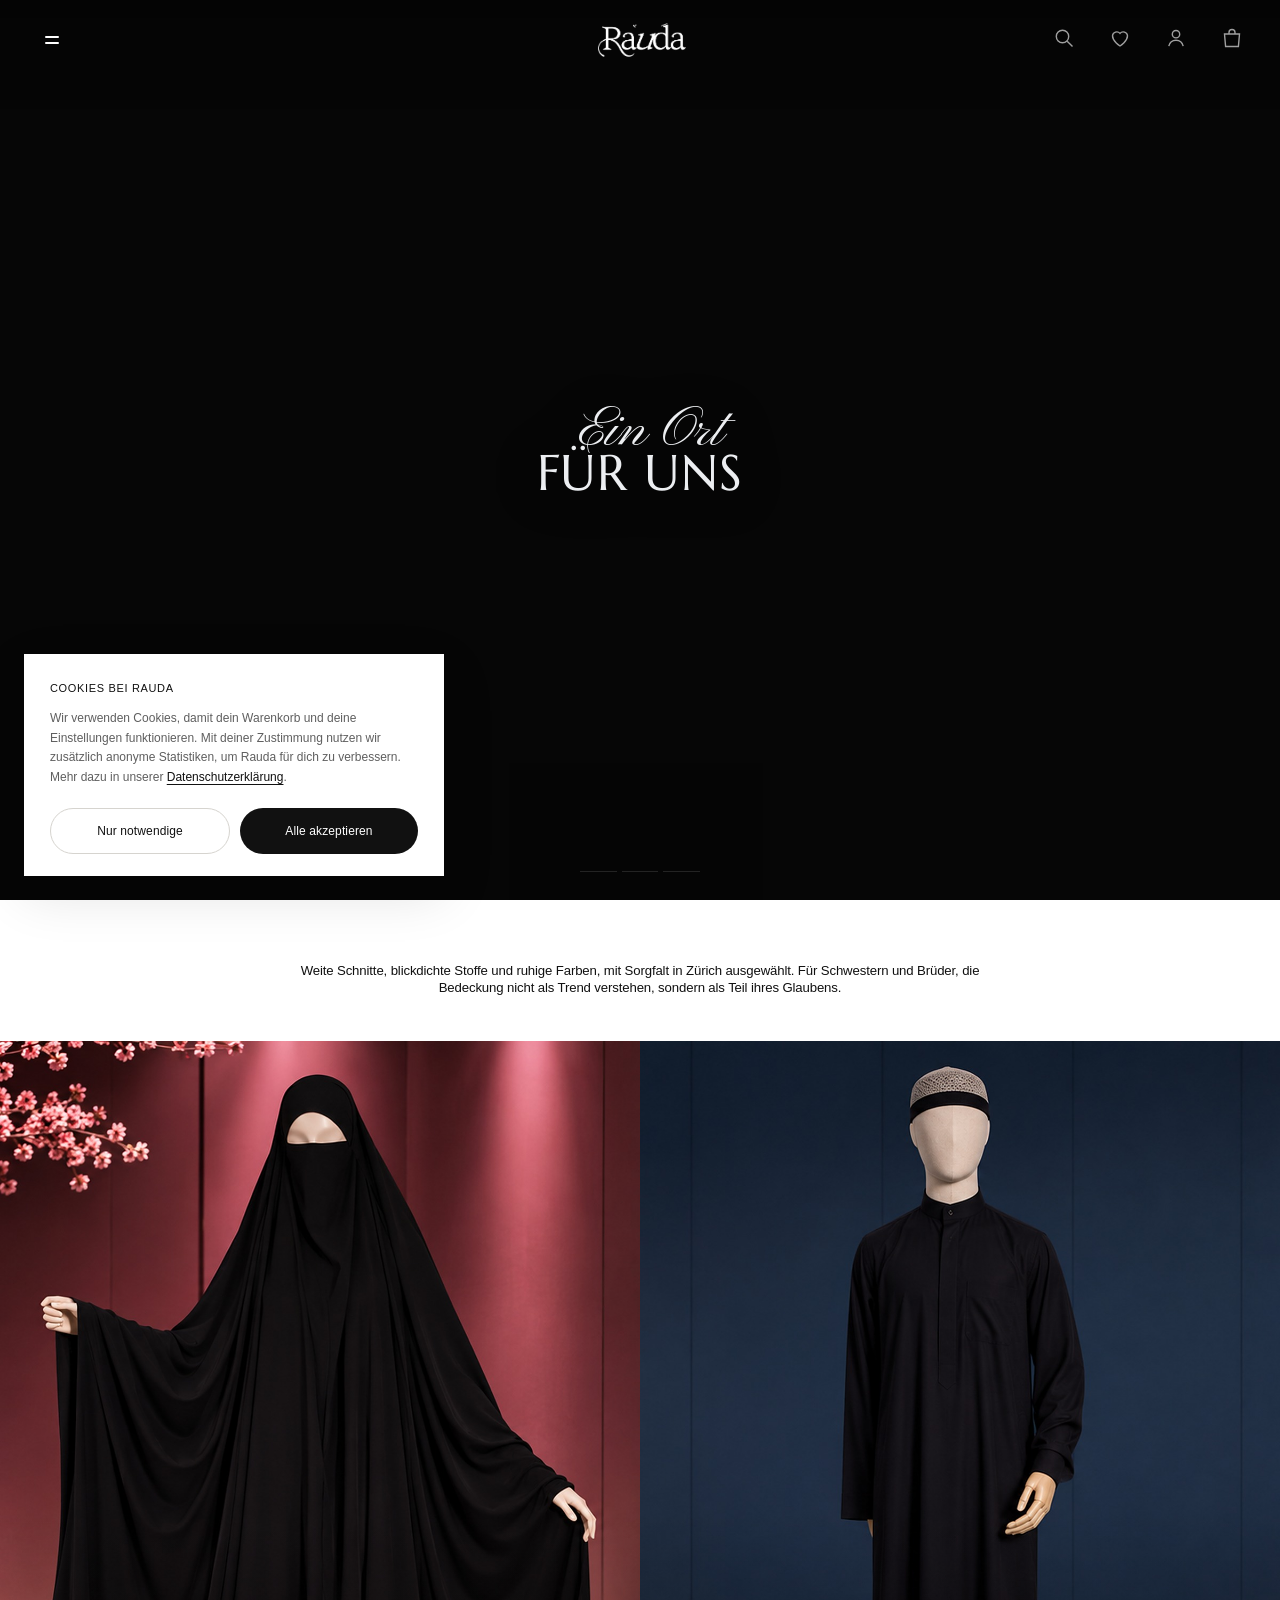
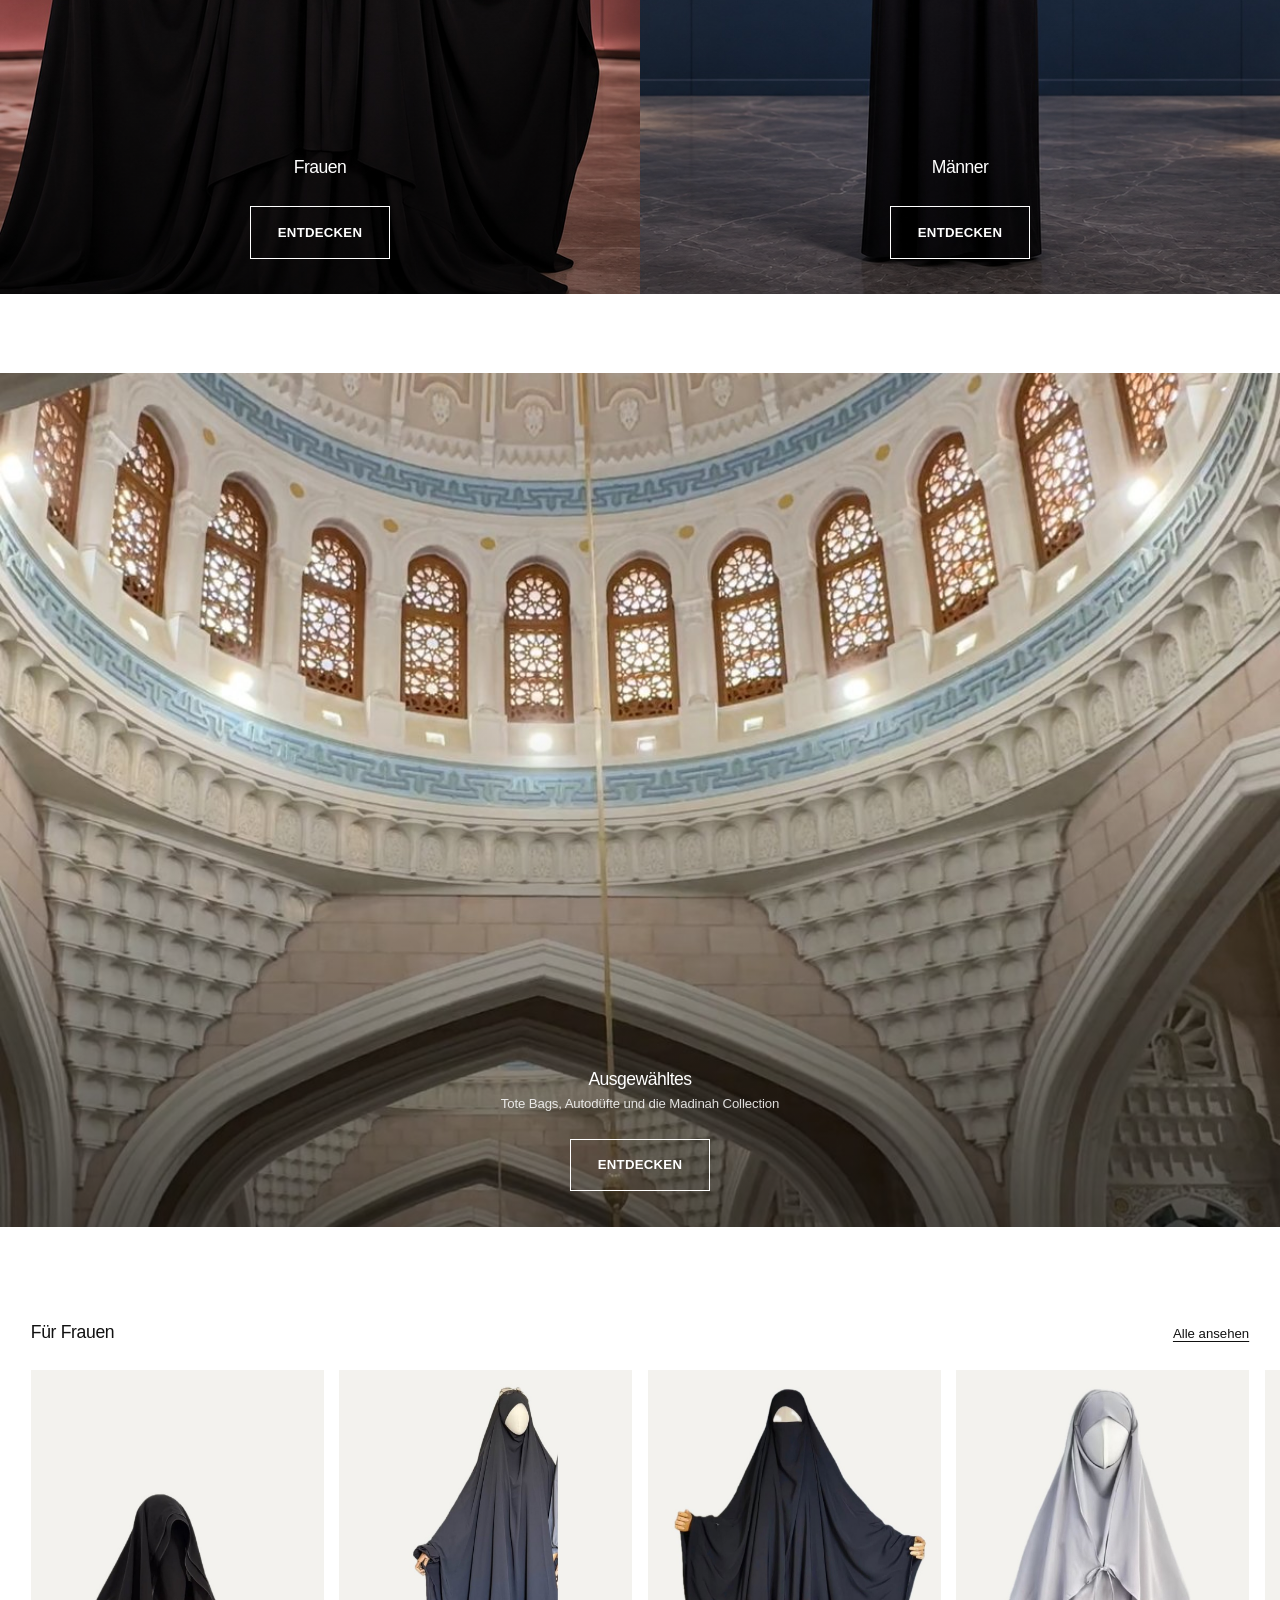
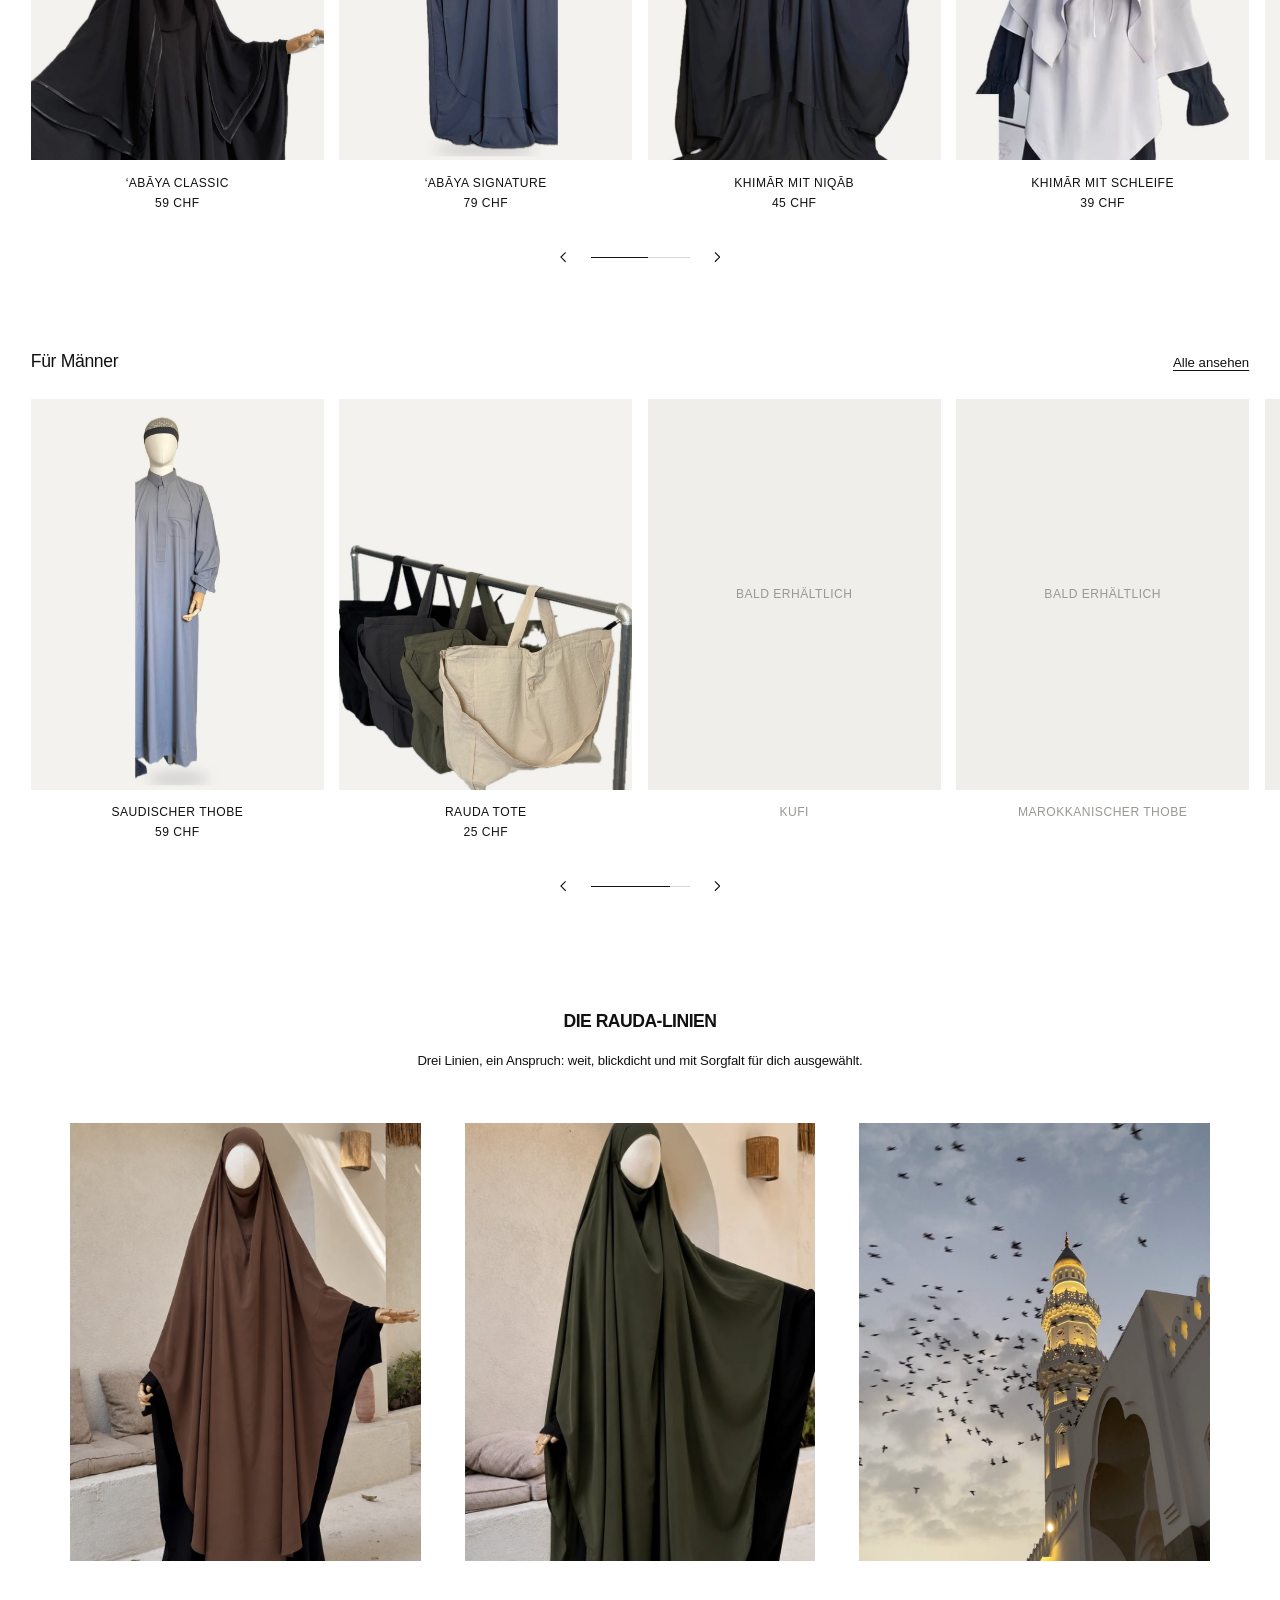
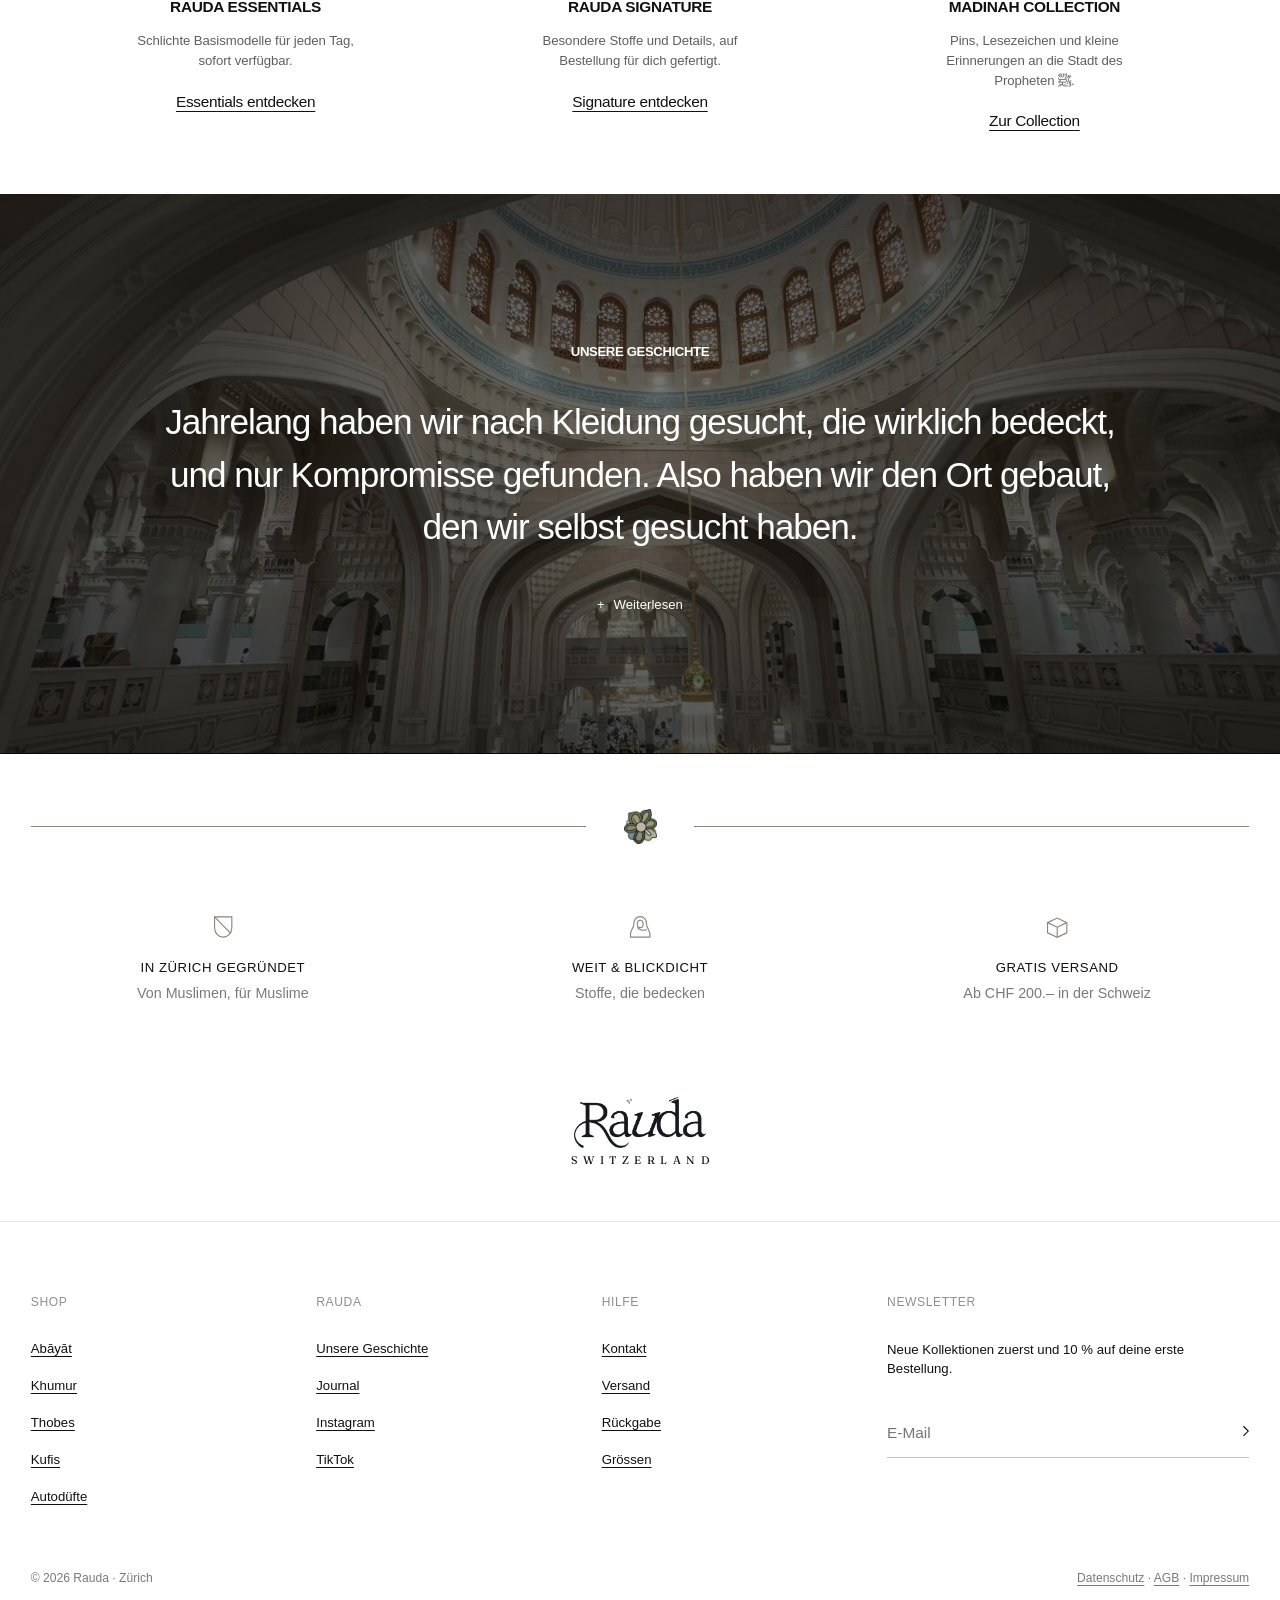
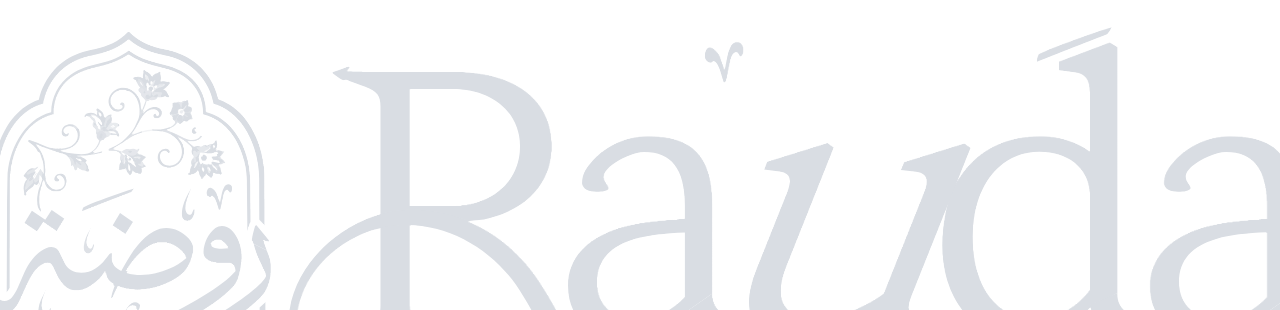
==== commit 4aae2032: "Slogan heller: #ECEEF1 Co-Authored-By: Claude Opus 5.5 <noreply@anthropic.com>" ====
--- a/index.html
+++ b/index.html
@@ -68,7 +68,7 @@
 .mark .m-logo{width:clamp(62px,6.4vw,96px)}
 .mark .m-line{flex:none;width:1px;height:clamp(70px,7.5vw,112px);background:#fff;opacity:.75}
 .mark .m-word{width:clamp(200px,18vw,270px)}
-.mark .m-slogan{display:flex;flex-direction:column;align-items:center;font-weight:400;color:#dadce2;white-space:nowrap}
+.mark .m-slogan{display:flex;flex-direction:column;align-items:center;font-weight:400;color:#eceef1;white-space:nowrap}
 .m-slogan .sl-s{position:relative;z-index:1;margin:0 0 -.26em .4em;font:400 clamp(42px,4.4vw,74px)/1.1 "Pinyon Script",cursive}
 .m-slogan .sl-c{font:400 clamp(36px,3.9vw,64px)/1 "Marcellus",Georgia,serif;letter-spacing:.02em;text-transform:uppercase}
 
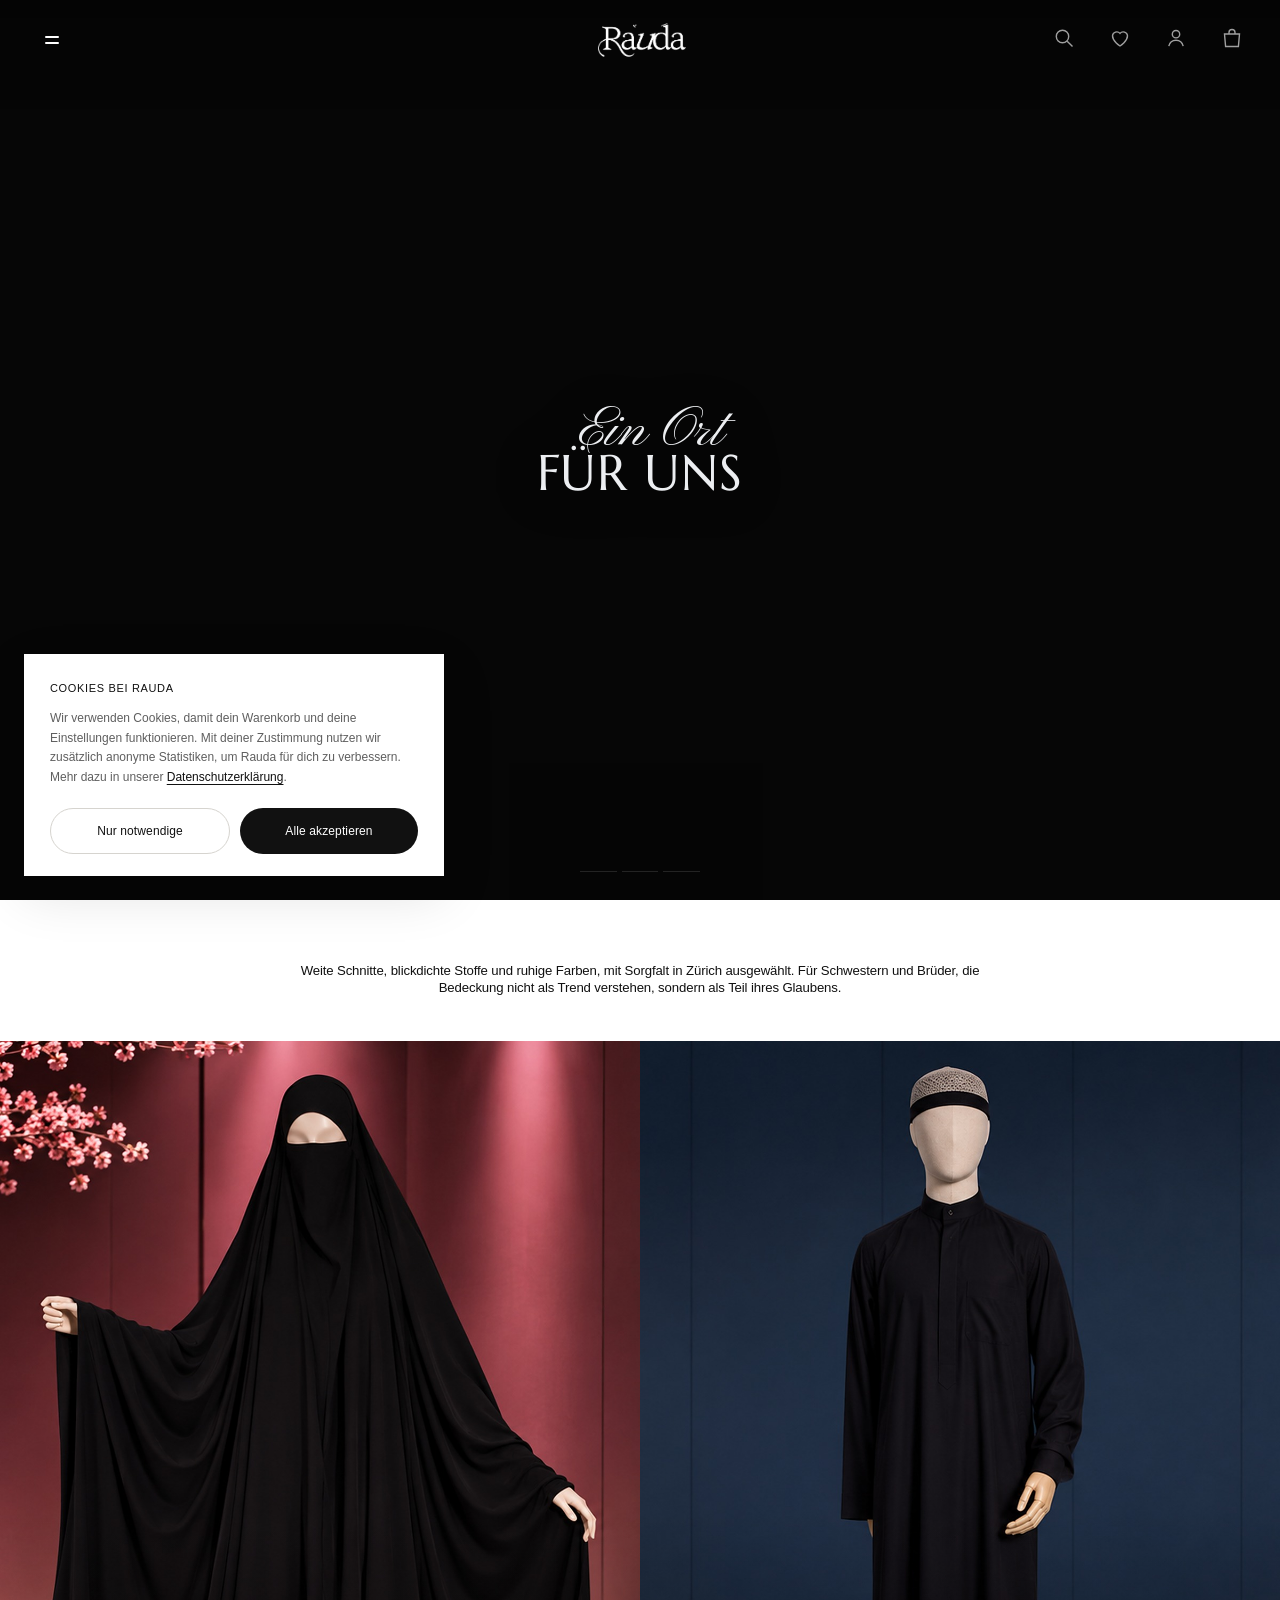
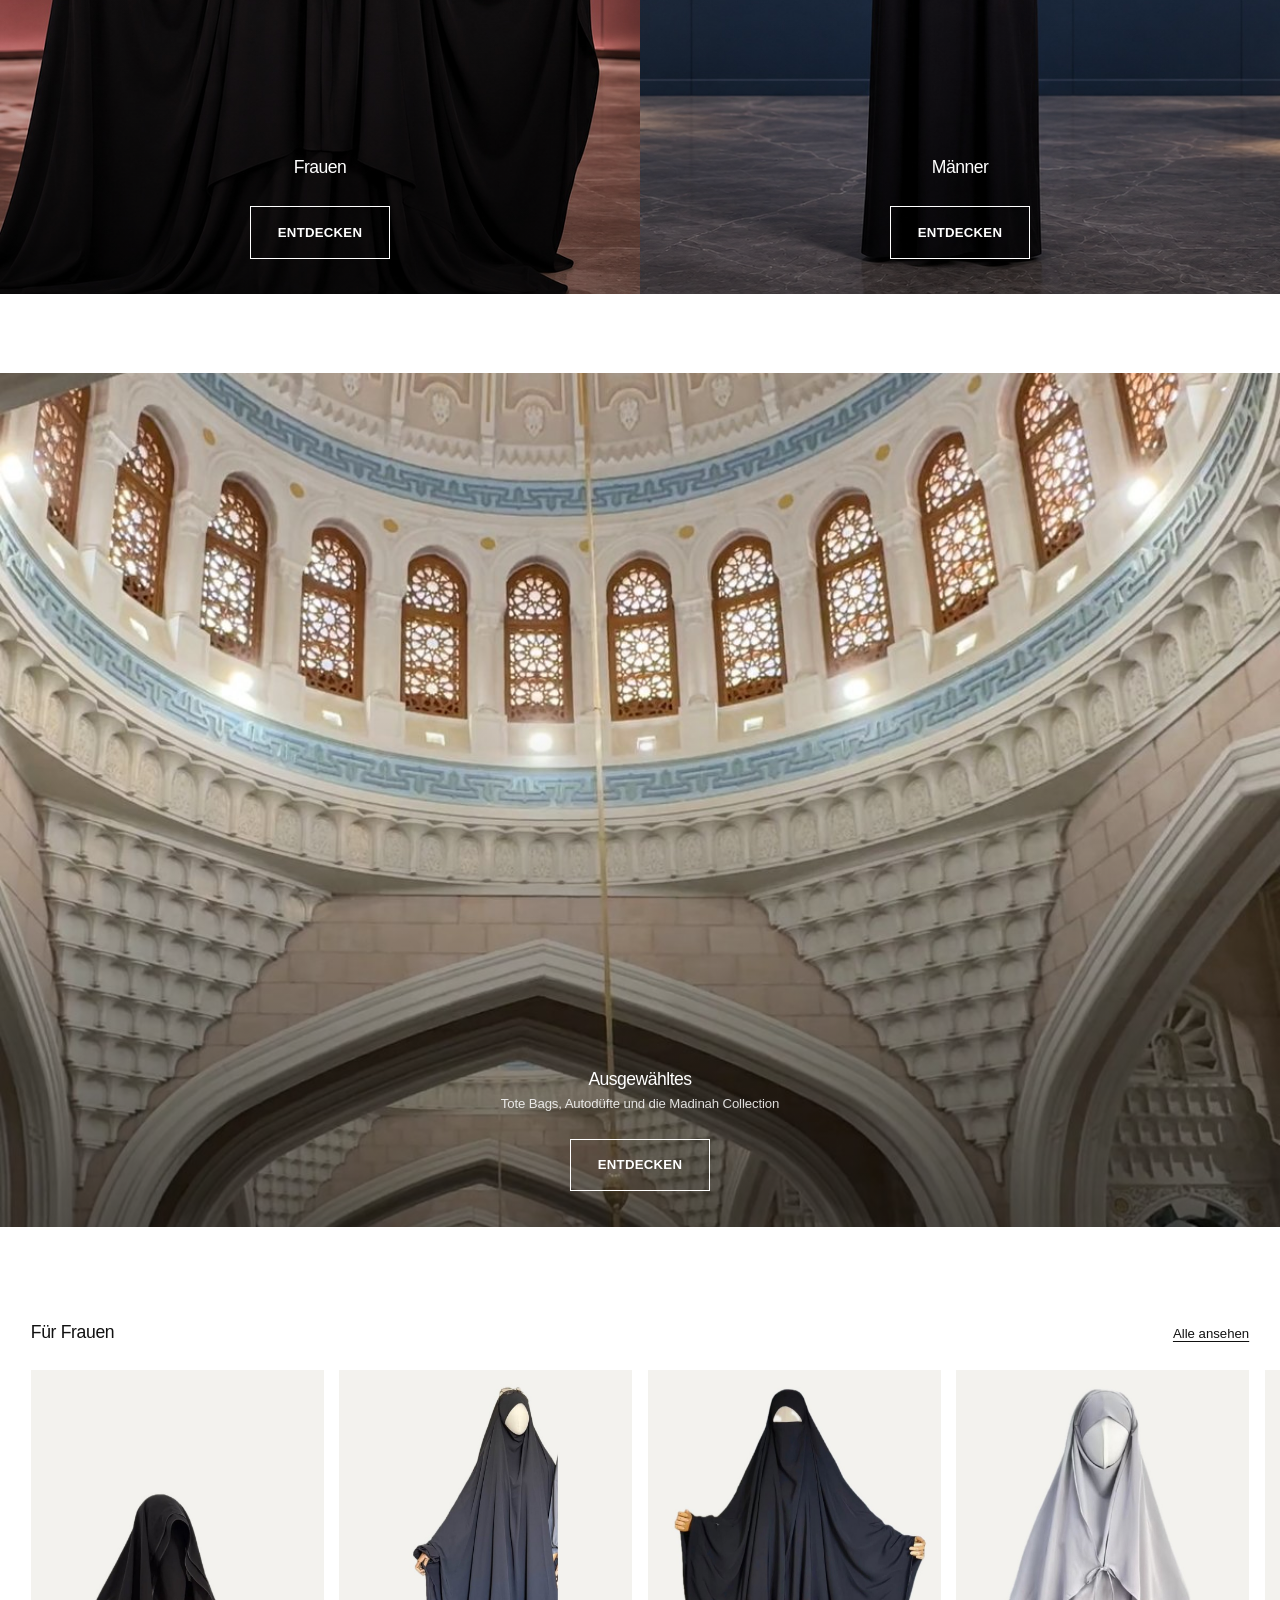
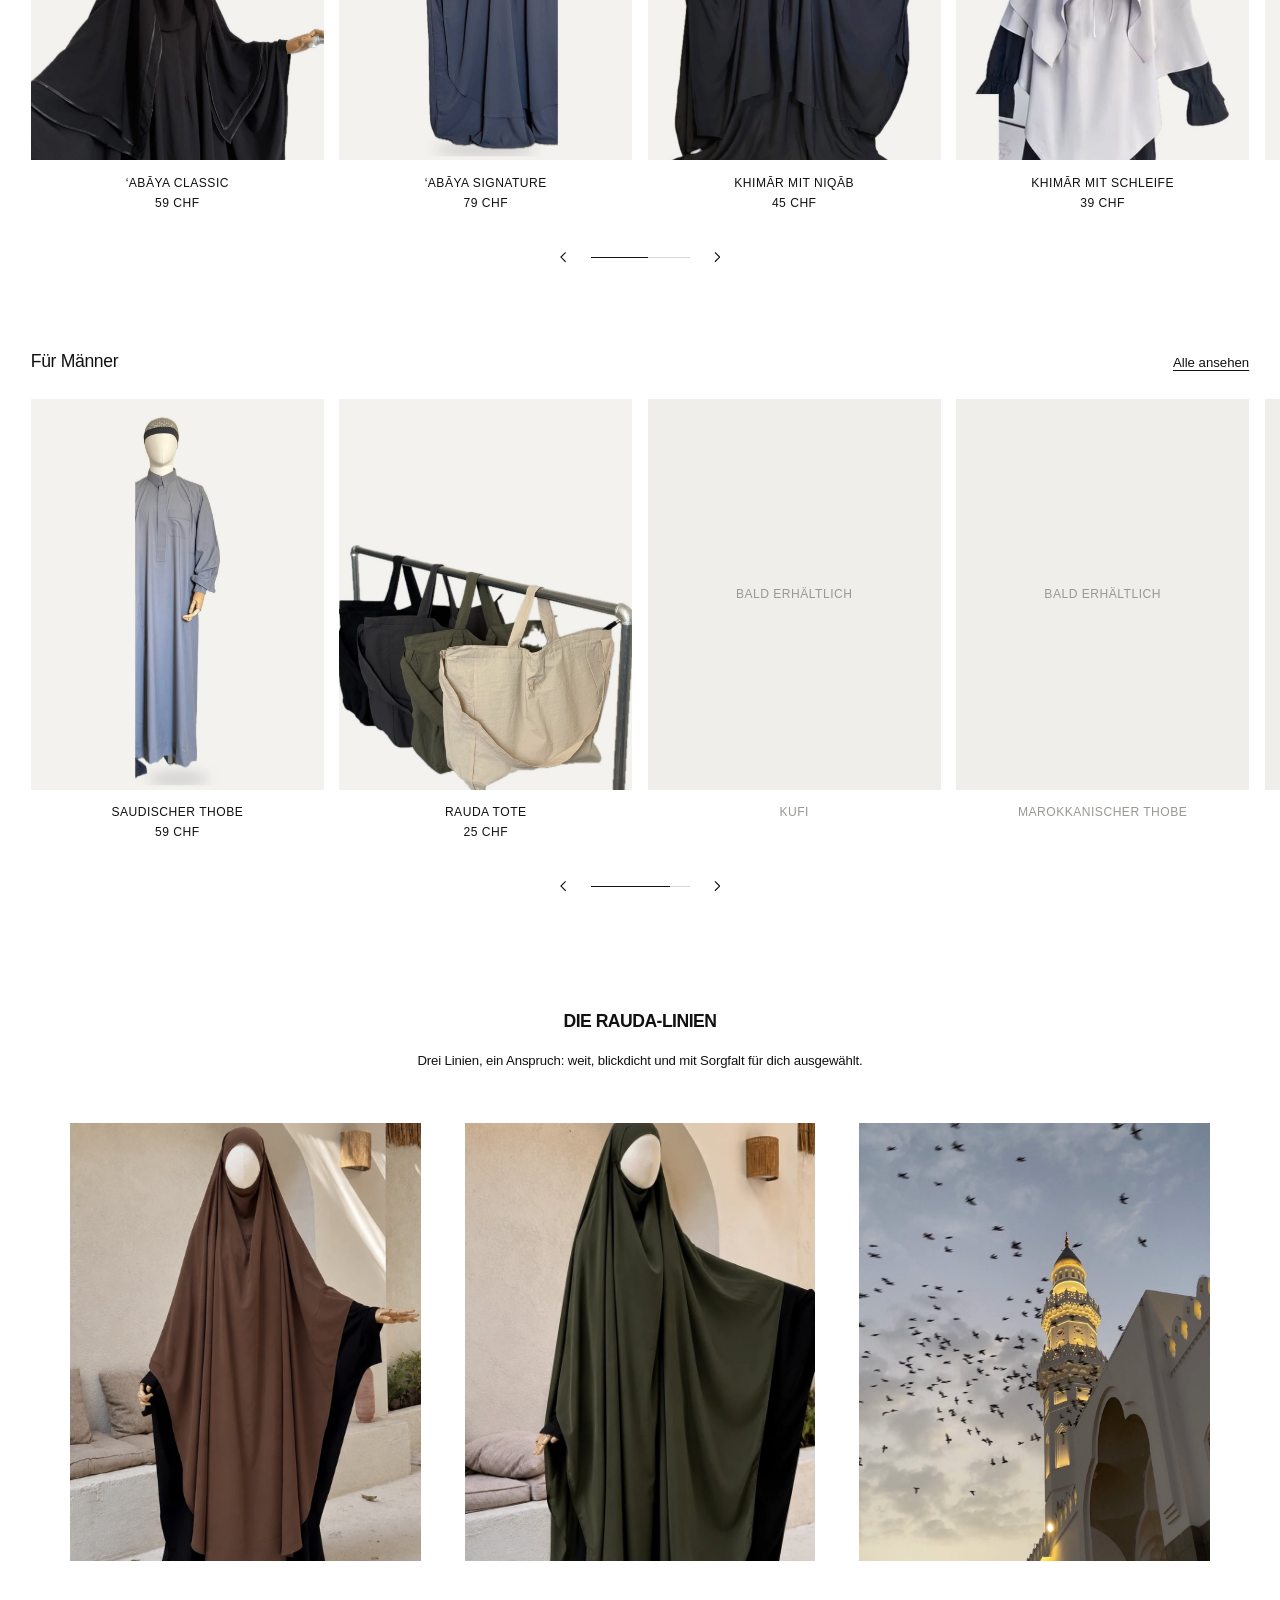
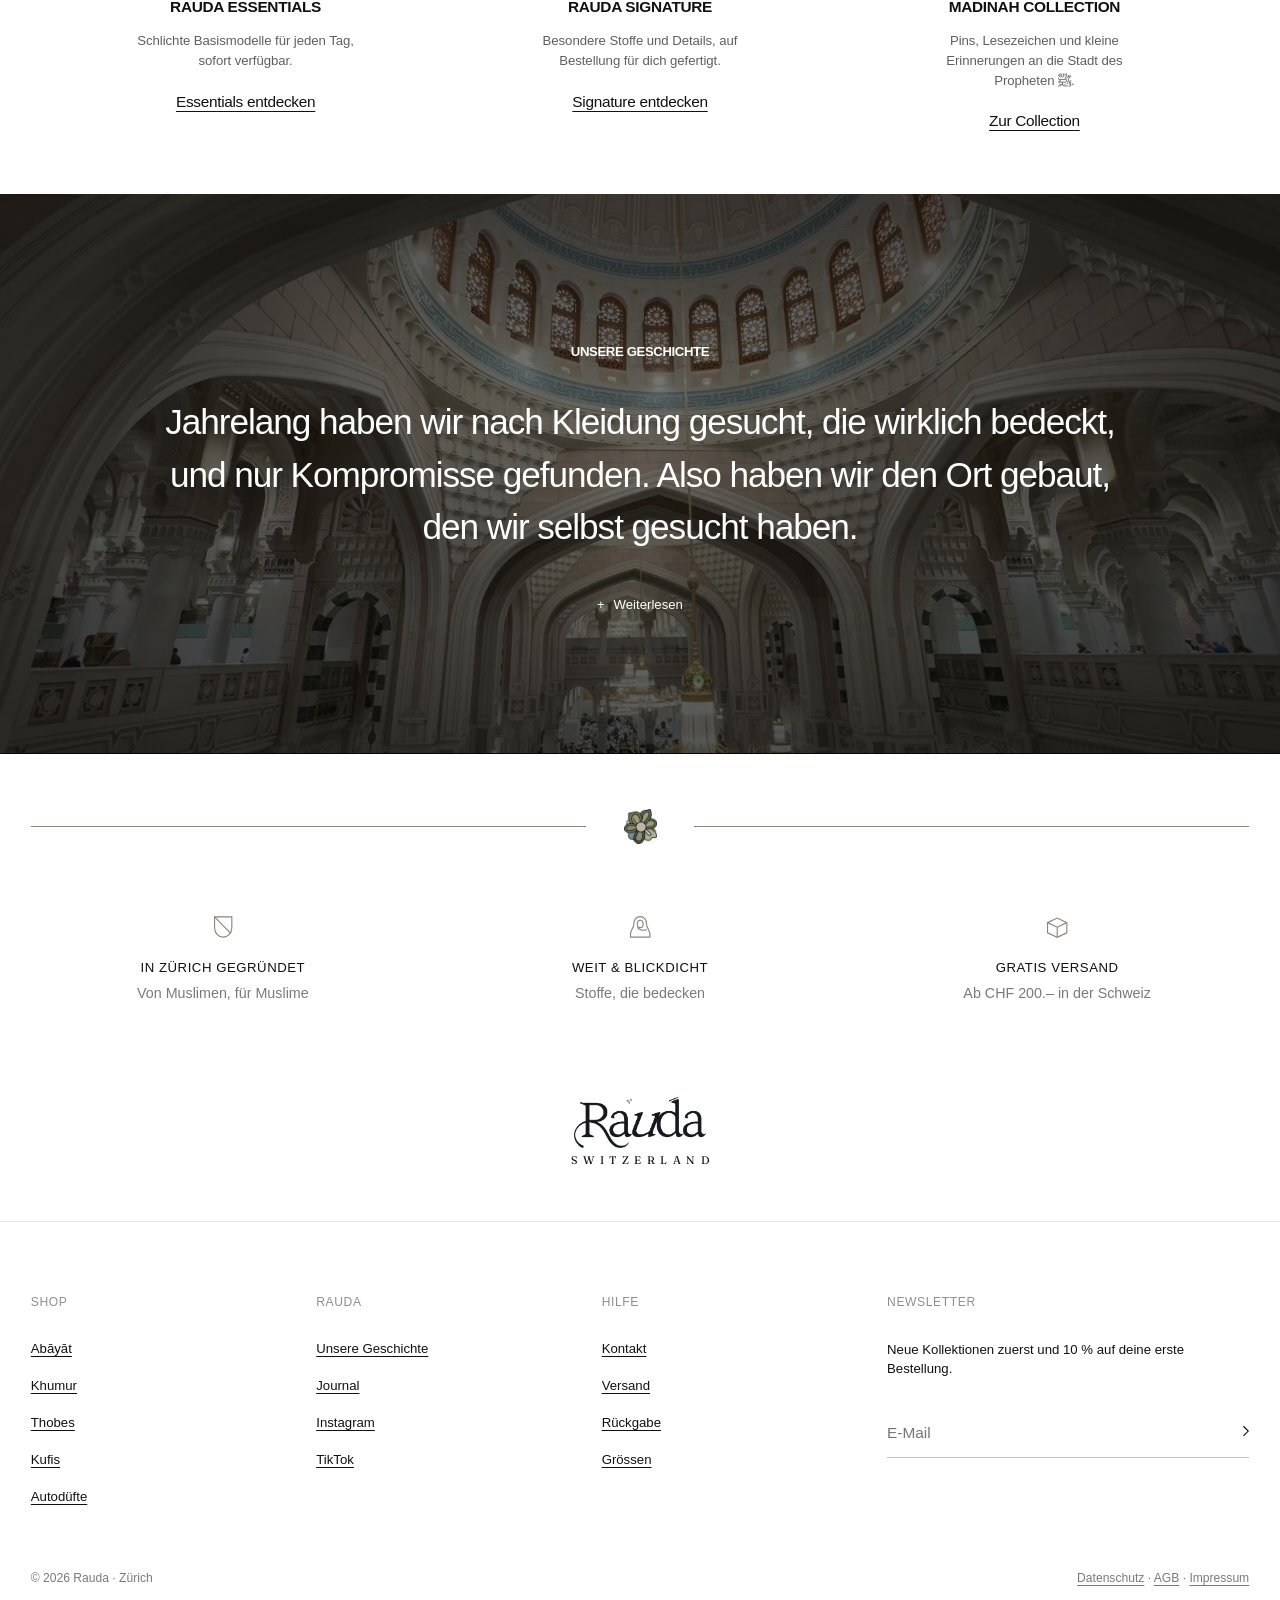
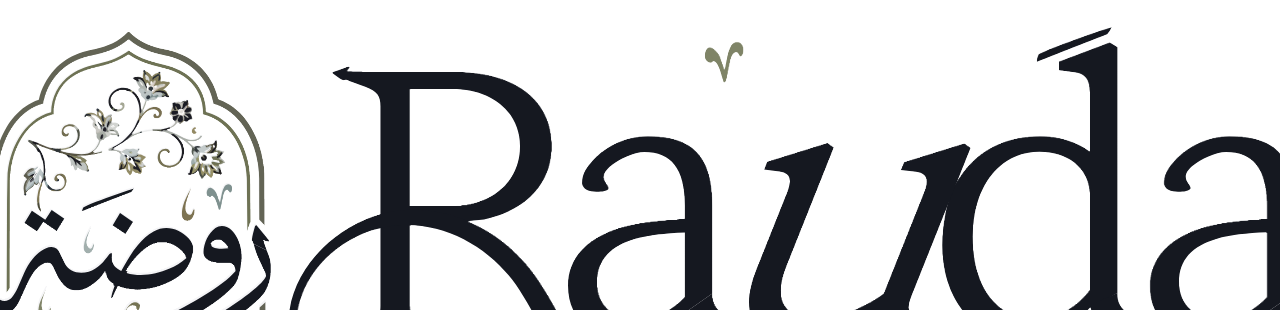
==== commit b69fca73: "Footer-Logo und Schriftzug in den Originalfarben des Logos Co-Authored-By: Claude Opus 5.5 <noreply@" ====
--- a/index.html
+++ b/index.html
@@ -207,7 +207,7 @@
   .f-mid{grid-template-columns:1fr 1fr}
 }
 </style>
-<link rel="stylesheet" href="assets/shop.css?v=20261113d">
+<link rel="stylesheet" href="assets/shop.css?v=20261113e">
 </head>
 <body>
 
--- a/assets/shop.css
+++ b/assets/shop.css
@@ -214,5 +214,5 @@
 
 /* Grosses Footer-Logo aus der Vektor-Datei (gestochen scharf statt Pixel-Maske) */
 html .fw-in i{background:none;-webkit-mask:none;mask:none}
-html .fw-in .fl{left:calc(var(--p) - var(--hw) * .1169);top:calc(var(--hw) * .012);width:calc(var(--hw) * .7204);height:calc(var(--hw) * 1.092);background:url(footer-logo.svg?v=5) 0 0/100% 100% no-repeat}
-html .fw-in .fs{left:calc(var(--p) + var(--hw) * .6435);width:calc(var(--hw) * 2.6242);background:url(footer-schrift.svg?v=5) 0 0/100% 100% no-repeat}
+html .fw-in .fl{left:calc(var(--p) - var(--hw) * .1169);top:calc(var(--hw) * .012);width:calc(var(--hw) * .7204);height:calc(var(--hw) * 1.092);background:url(footer-logo-farbe.svg?v=1) 0 0/100% 100% no-repeat}
+html .fw-in .fs{left:calc(var(--p) + var(--hw) * .6435);width:calc(var(--hw) * 2.6242);background:url(footer-schrift-farbe.svg?v=1) 0 0/100% 100% no-repeat}
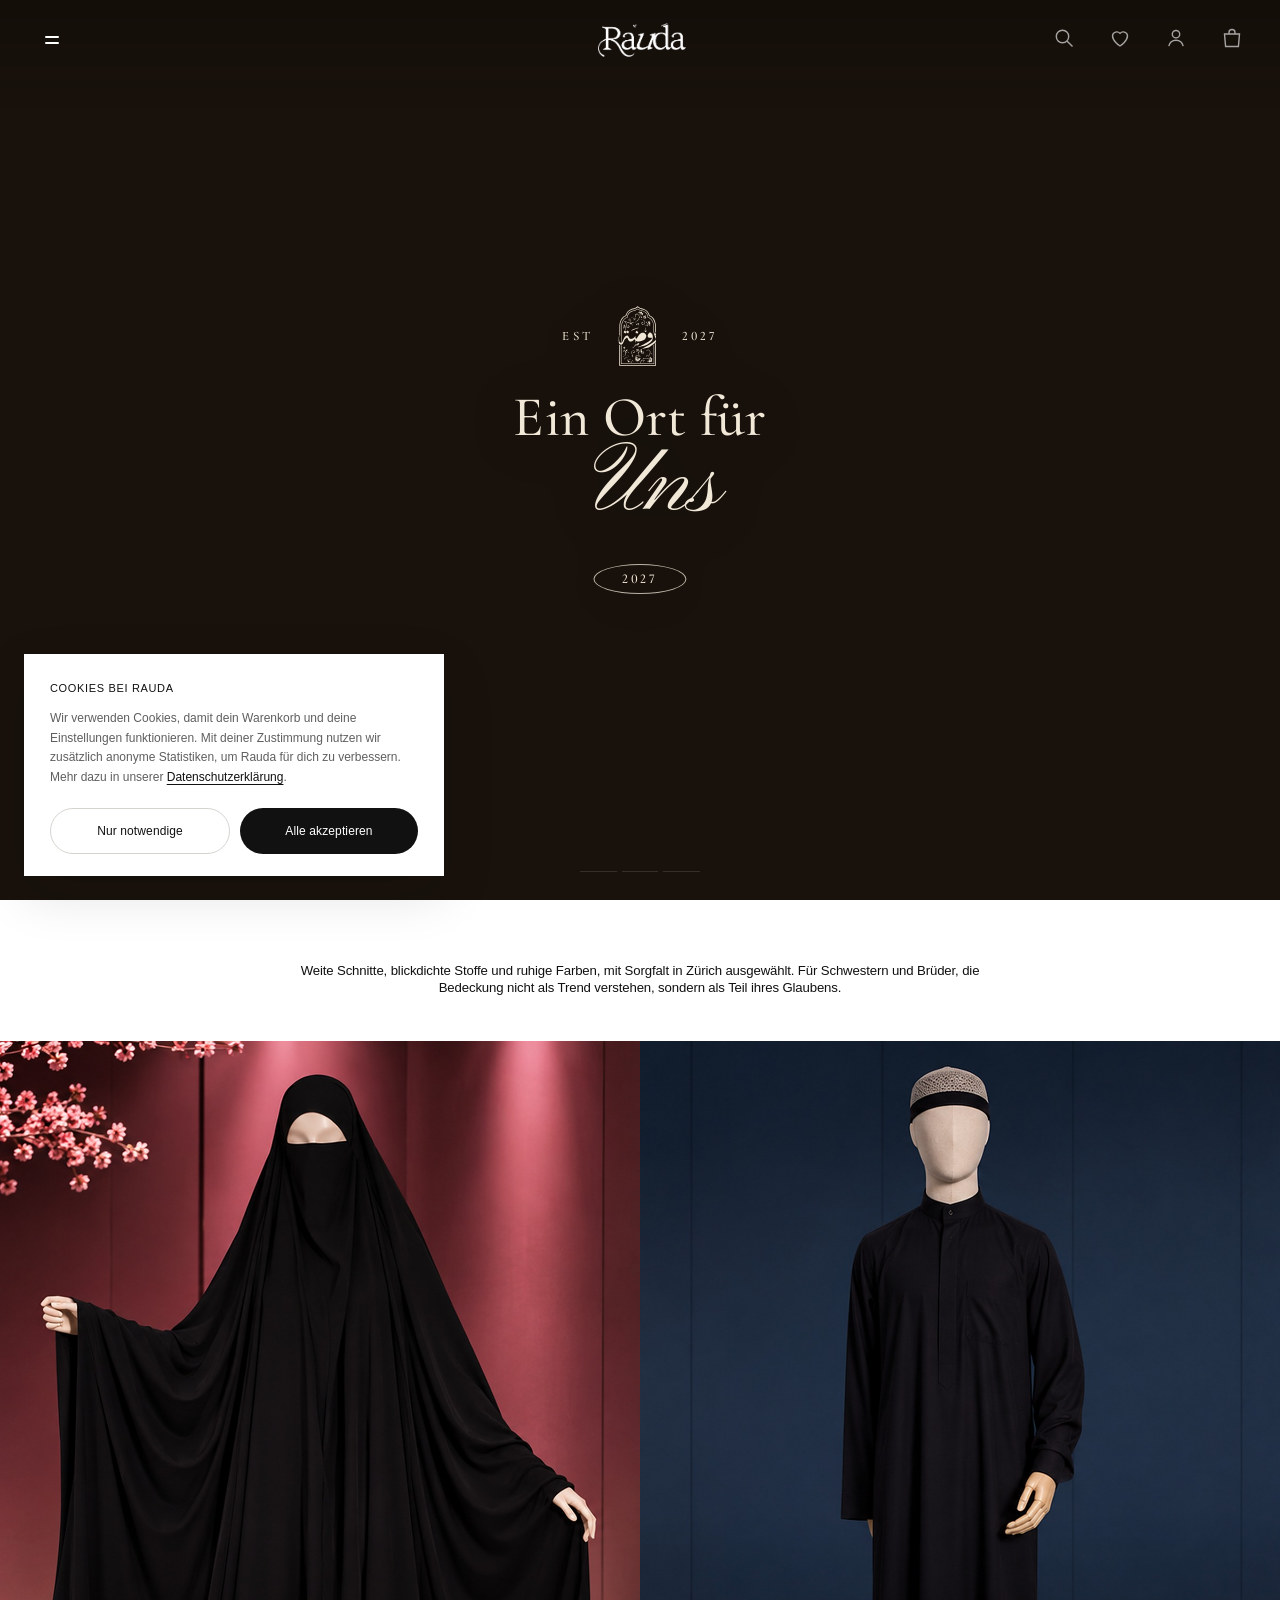
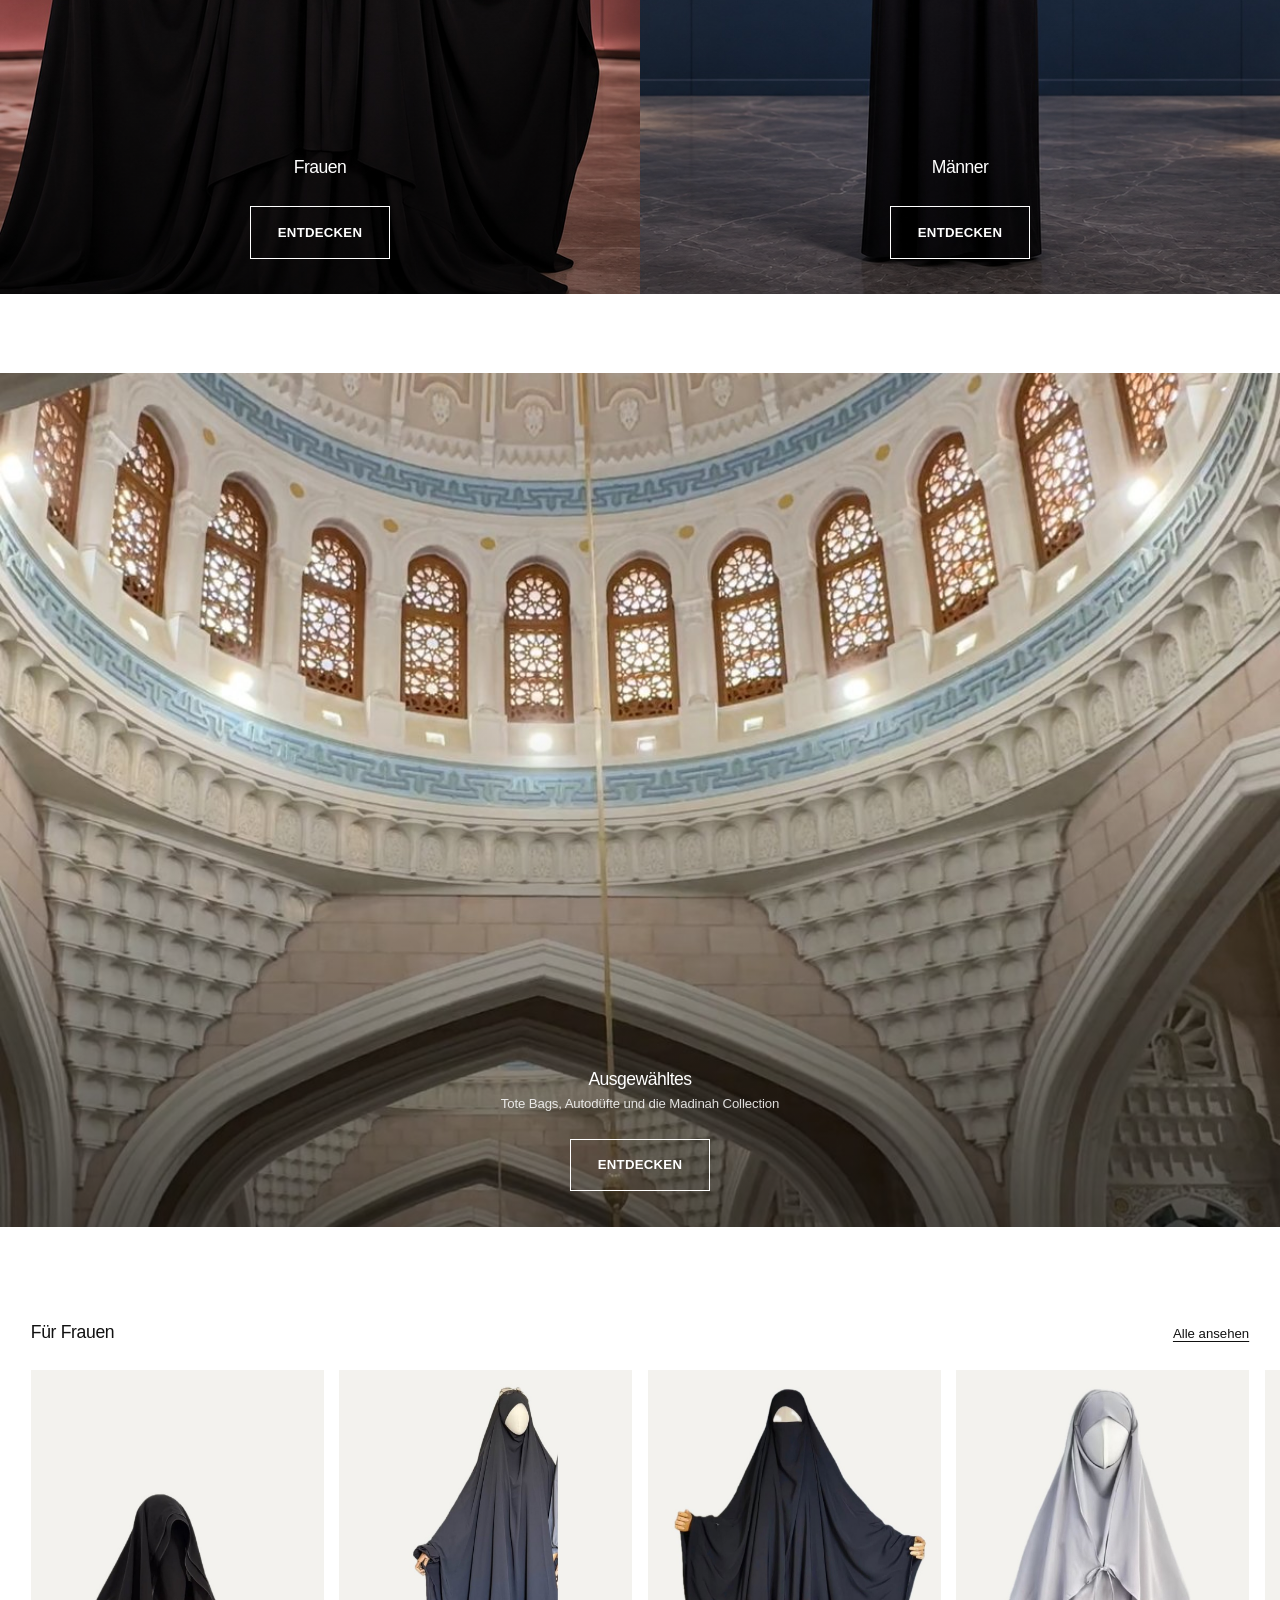
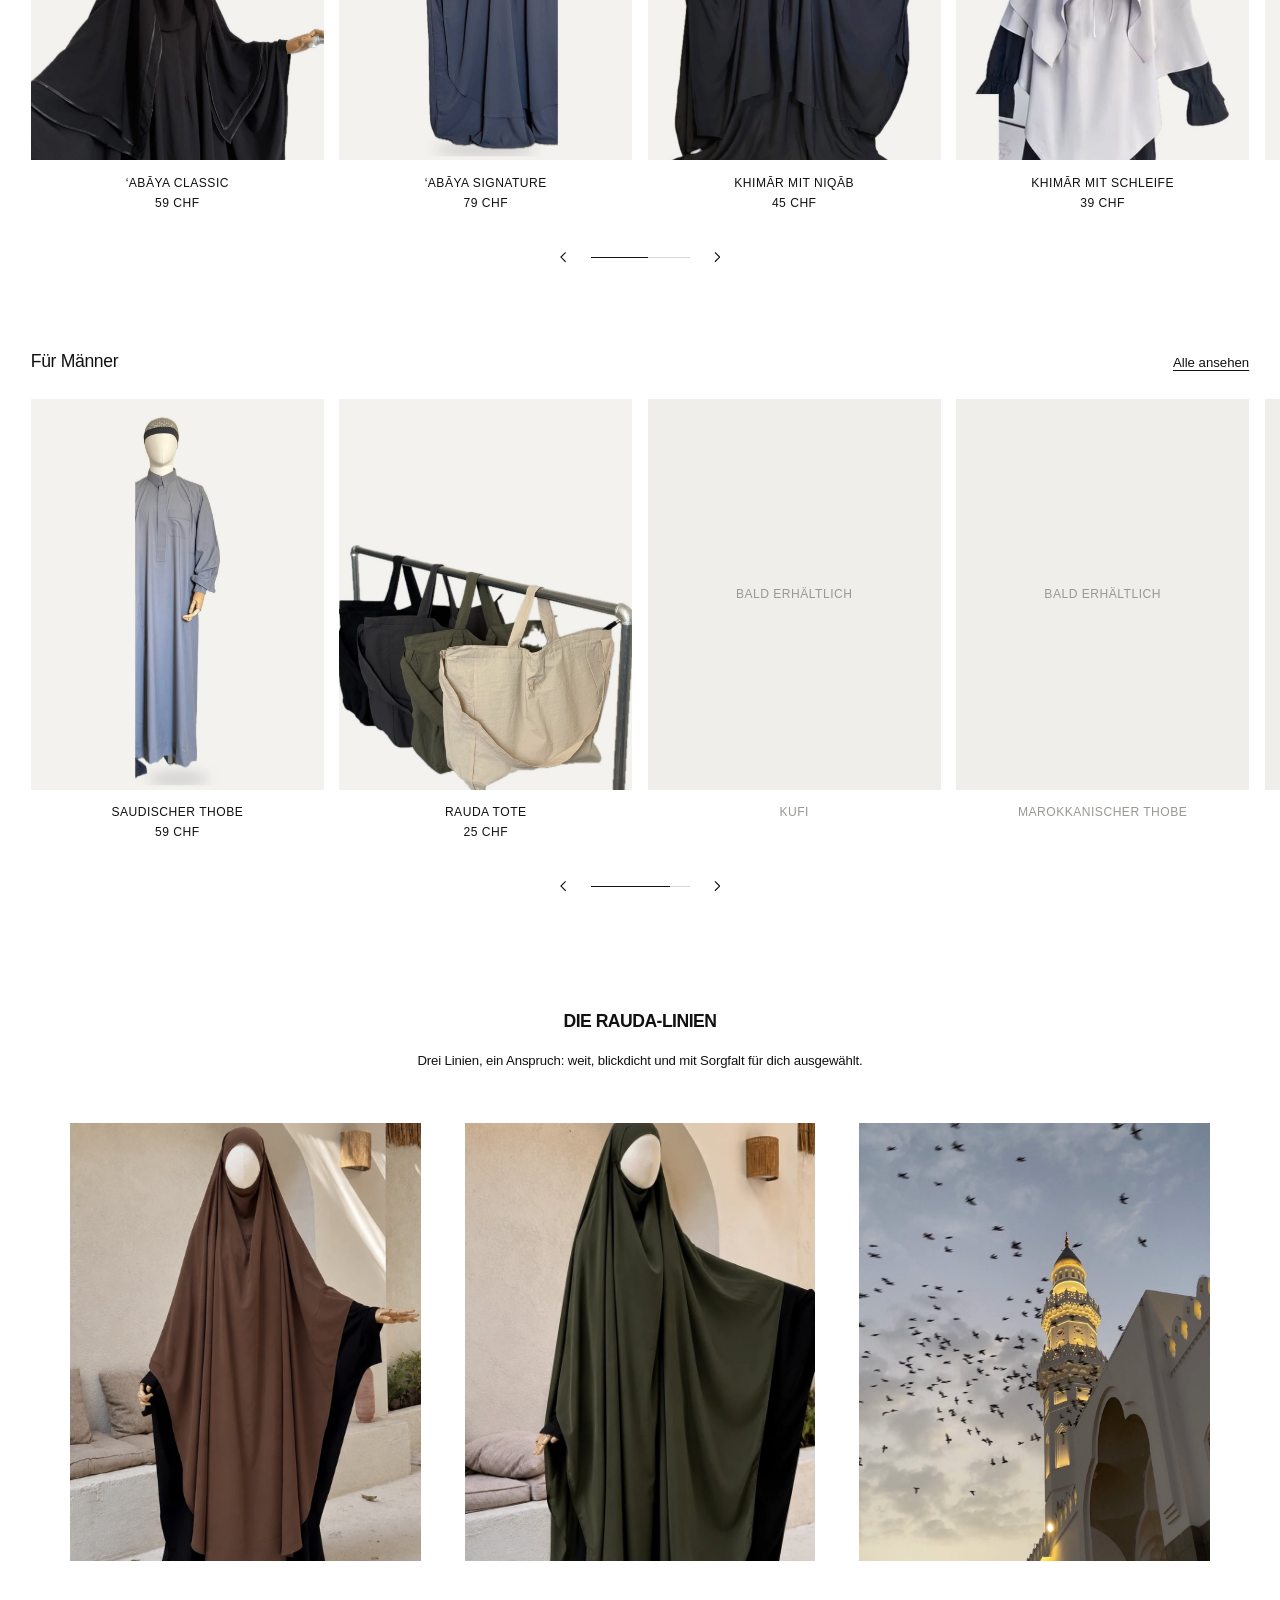
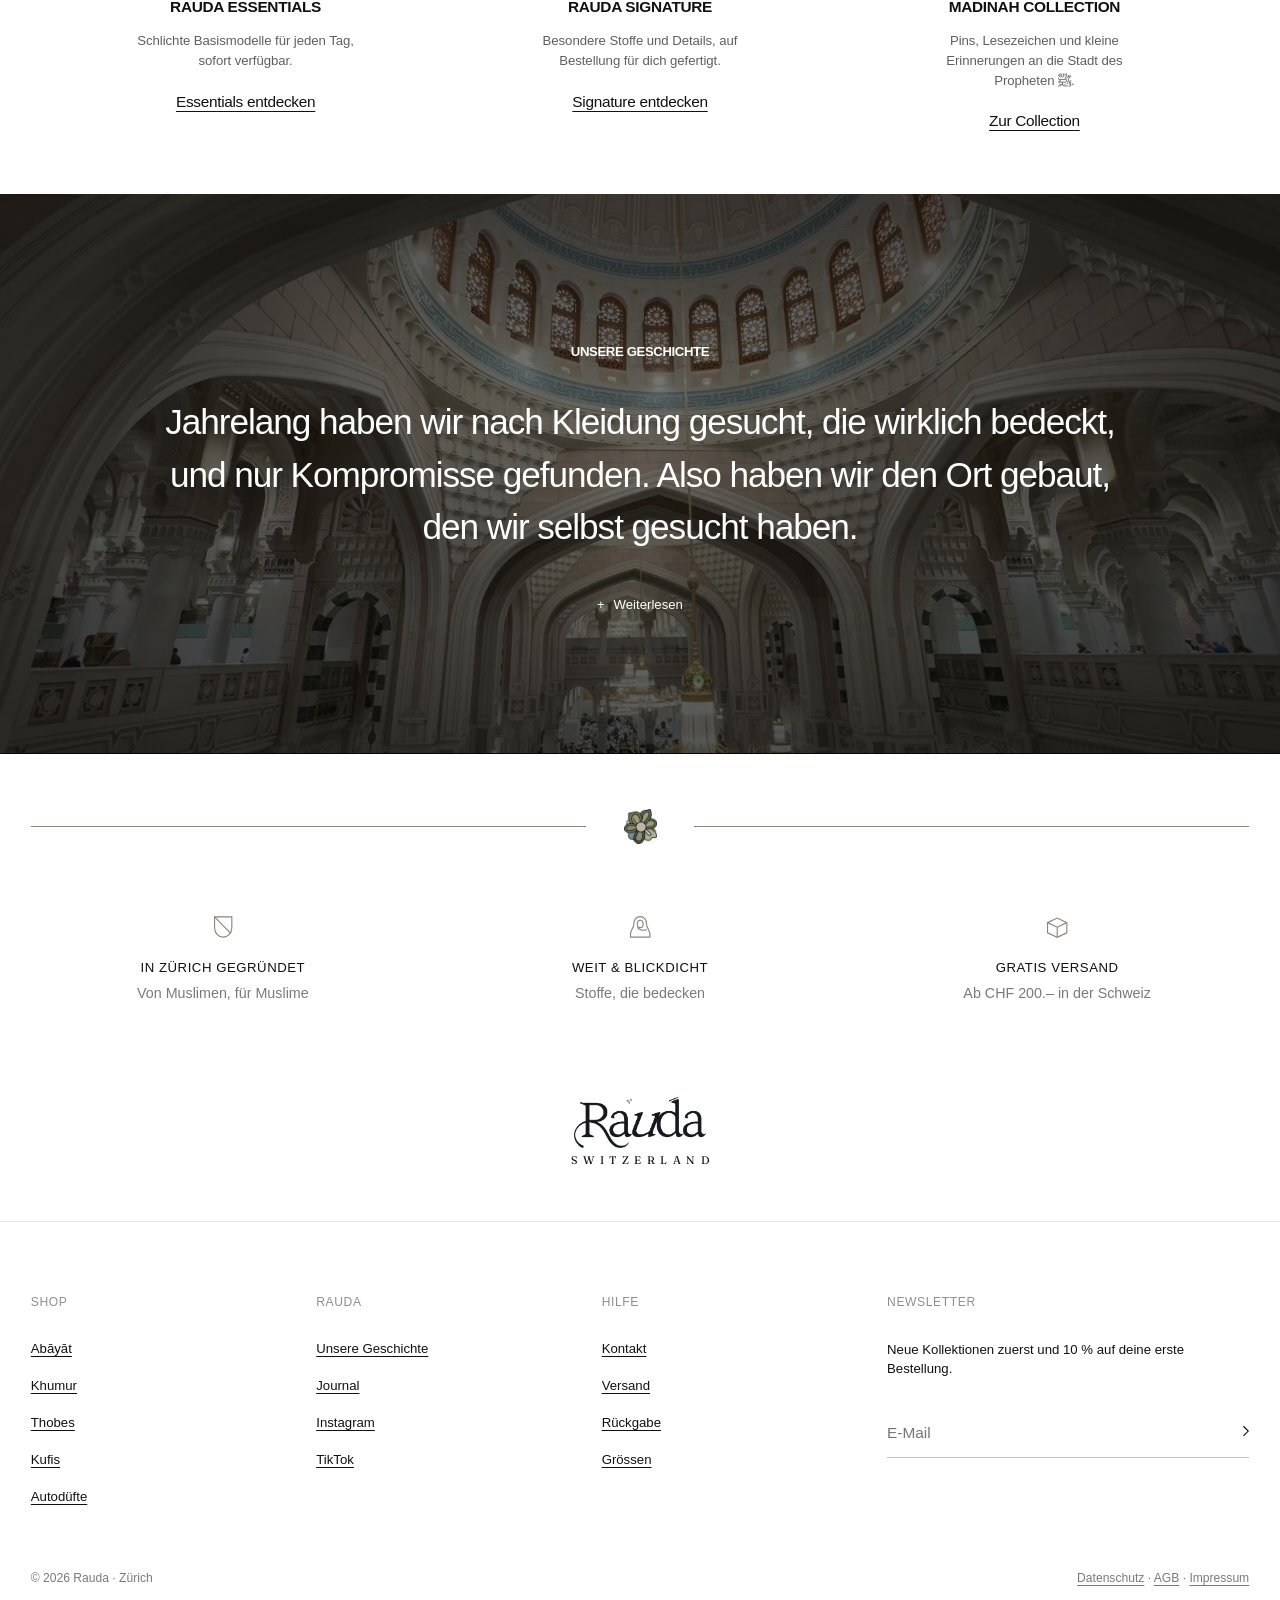
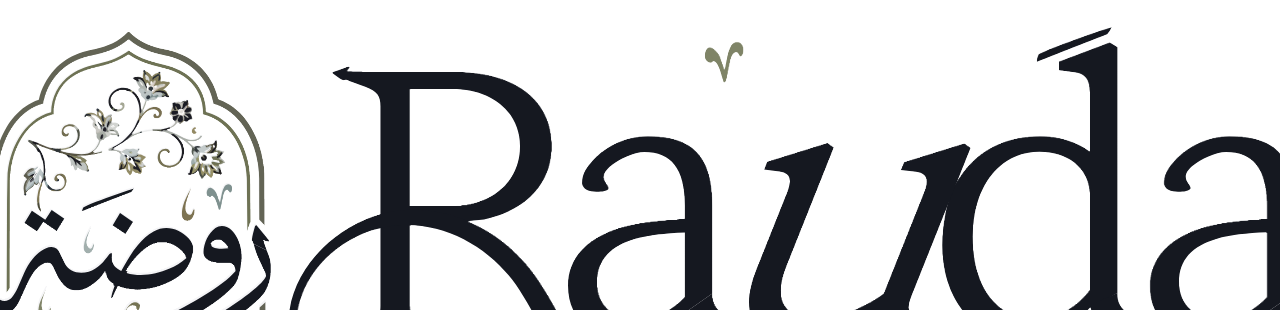
==== commit 17406c40: "Intro im Old-Money-Stil: EST · Bogen-Logo · 2027, „Ein Ort für“ / „Uns“, 2027 im Oval, warmer Sepia-" ====
--- a/index.html
+++ b/index.html
@@ -8,7 +8,7 @@
 <link rel="icon" type="image/png" sizes="32x32" href="assets/fav-schwarz-32.png" id="fav-png"><link rel="icon" type="image/svg+xml" href="assets/fav-rauda.svg"><link rel="apple-touch-icon" href="assets/apple-touch-icon.png?v=2">
 <script>(function(){var m=matchMedia("(prefers-color-scheme: dark)"),l=document.getElementById("fav-png");function s(){l.href="assets/fav-"+(m.matches?"weiss":"schwarz")+"-32.png"}s();m.addEventListener&&m.addEventListener("change",s)})()</script>
 <link rel="preconnect" href="https://fonts.googleapis.com"><link rel="preconnect" href="https://fonts.gstatic.com" crossorigin>
-<link href="https://fonts.googleapis.com/css2?family=Amiri&family=Marcellus&family=Pinyon+Script&family=Cormorant+Garamond:ital,wght@1,300;1,400&family=Fraunces:opsz,wght@9..144,400..600&display=swap" rel="stylesheet">
+<link href="https://fonts.googleapis.com/css2?family=Amiri&family=Marcellus&family=Pinyon+Script&family=Cormorant+Garamond:ital,wght@0,400;0,500;1,300;1,400&family=Fraunces:opsz,wght@9..144,400..600&display=swap" rel="stylesheet">
 <style>
 :root{--ink:#111;--grey:#7a7a7a;--tile:#f3f2ef;--line:#e7e6e2;
   --sans:"Helvetica Neue",Helvetica,Arial,sans-serif;--bh:66px;--lh:33px}
@@ -55,22 +55,26 @@
 
 /* ── Intro ── */
 .intro{position:relative;isolation:isolate;height:100vh;height:100svh;background:#0b0b0b;overflow:hidden}
-.intro video{position:absolute;inset:0;width:100%;height:100%;object-fit:cover;transition:opacity .7s ease;will-change:transform,opacity}
+.intro video{position:absolute;inset:0;width:100%;height:100%;object-fit:cover;transition:opacity .7s ease;will-change:transform,opacity;filter:sepia(.45) saturate(.78) contrast(.96)}
 @keyframes kb{from{transform:scale(1.035)}to{transform:scale(1)}}
 .reel-bars{position:absolute;left:50%;bottom:28px;transform:translateX(-50%);z-index:2;display:flex;gap:5px;width:min(120px,30vw);opacity:.55}
 .reel-bars i{flex:1;height:1px;background:rgba(255,255,255,.22);position:relative;overflow:hidden}
 .reel-bars b{position:absolute;inset:0;background:rgba(255,255,255,.85);transform-origin:left center;transform:scaleX(0)}
-.intro::after{content:"";position:absolute;inset:0;z-index:1;background:rgba(0,0,0,.48);transition:background .7s ease}
-.intro.light::after{background:radial-gradient(ellipse 45% 45% at 50% 50%,rgba(0,0,0,.66),rgba(0,0,0,.5))}
+.intro::after{content:"";position:absolute;inset:0;z-index:1;background:rgba(40,26,14,.5);transition:background .7s ease}
+.intro.light::after{background:radial-gradient(ellipse 45% 45% at 50% 50%,rgba(34,22,12,.68),rgba(40,26,14,.52))}
 .intro .mark{position:absolute;left:50%;top:50%;z-index:2;display:flex;flex-direction:column;align-items:center;gap:clamp(18px,2.6vh,28px);transform:translate(-50%,-50%);opacity:0;animation:markIn 1.8s .3s ease-out forwards;filter:drop-shadow(0 4px 24px rgba(0,0,0,.35))}
 @keyframes markIn{to{opacity:1}}
 .mark .m-lock{display:flex;max-width:88vw;align-items:center;gap:clamp(20px,2.4vw,34px)}
 .mark .m-logo{width:clamp(62px,6.4vw,96px)}
 .mark .m-line{flex:none;width:1px;height:clamp(70px,7.5vw,112px);background:#fff;opacity:.75}
 .mark .m-word{width:clamp(200px,18vw,270px)}
-.mark .m-slogan{display:flex;flex-direction:column;align-items:center;font-weight:400;color:#eceef1;white-space:nowrap}
-.m-slogan .sl-s{position:relative;z-index:1;margin:0 0 -.26em .4em;font:400 clamp(42px,4.4vw,74px)/1.1 "Pinyon Script",cursive}
-.m-slogan .sl-c{font:400 clamp(36px,3.9vw,64px)/1 "Marcellus",Georgia,serif;letter-spacing:.02em;text-transform:uppercase}
+/* Old Money: EST · Logo · 2027, Ein Ort für / Uns, 2027 im Oval */
+.mark .om-est{display:flex;align-items:center;gap:clamp(18px,2vw,30px);color:#f1e8d8;font:500 clamp(12px,1vw,15px)/1 "Cormorant Garamond",Georgia,serif;letter-spacing:.24em;text-transform:uppercase;font-variant-numeric:lining-nums}
+.mark .om-est img{width:clamp(34px,3vw,46px);height:auto}
+.mark .m-slogan{display:flex;flex-direction:column;align-items:center;font-weight:400;color:#f1e8d8;white-space:nowrap}
+.m-slogan .sl-c{font:500 clamp(40px,4.4vw,74px)/1 "Cormorant Garamond",Georgia,serif;letter-spacing:.005em}
+.m-slogan .sl-s{margin:-.1em 0 0 .35em;font:400 clamp(72px,7.6vw,128px)/1.05 "Pinyon Script",cursive}
+.mark .om-oval{margin-top:2px;padding:8px 28px 7px;border:1px solid rgba(241,232,216,.75);border-radius:50%;color:#f1e8d8;font:500 clamp(13px,1.05vw,16px)/1 "Cormorant Garamond",Georgia,serif;letter-spacing:.2em;font-variant-numeric:lining-nums}
 
 /* ── Startseite nach Gucci-Aufbau ── */
 .intro-text{padding:56px 64px 40px;text-align:center}
@@ -269,7 +273,11 @@
 <section class="intro" aria-label="Rauda">
   <video class="hv" muted autoplay playsinline preload="auto" aria-hidden="true"></video>
   <video class="hv" muted playsinline preload="auto" aria-hidden="true" style="opacity:0"></video>
-  <div class="mark"><h1 class="m-slogan" aria-label="Ein Ort für uns"><span class="sl-s" aria-hidden="true">Ein Ort</span><span class="sl-c" aria-hidden="true">für uns</span></h1></div>
+  <div class="mark">
+    <div class="om-est" aria-hidden="true"><span>Est</span><img src="assets/logo-bogen-creme.svg" alt=""><span>2027</span></div>
+    <h1 class="m-slogan" aria-label="Ein Ort für uns"><span class="sl-c" aria-hidden="true">Ein Ort für</span><span class="sl-s" aria-hidden="true">Uns</span></h1>
+    <div class="om-oval" aria-hidden="true">2027</div>
+  </div>
   <div class="reel-bars" aria-hidden="true"><i><b></b></i><i><b></b></i><i><b></b></i><i><b></b></i><i><b></b></i></div>
 </section>
 
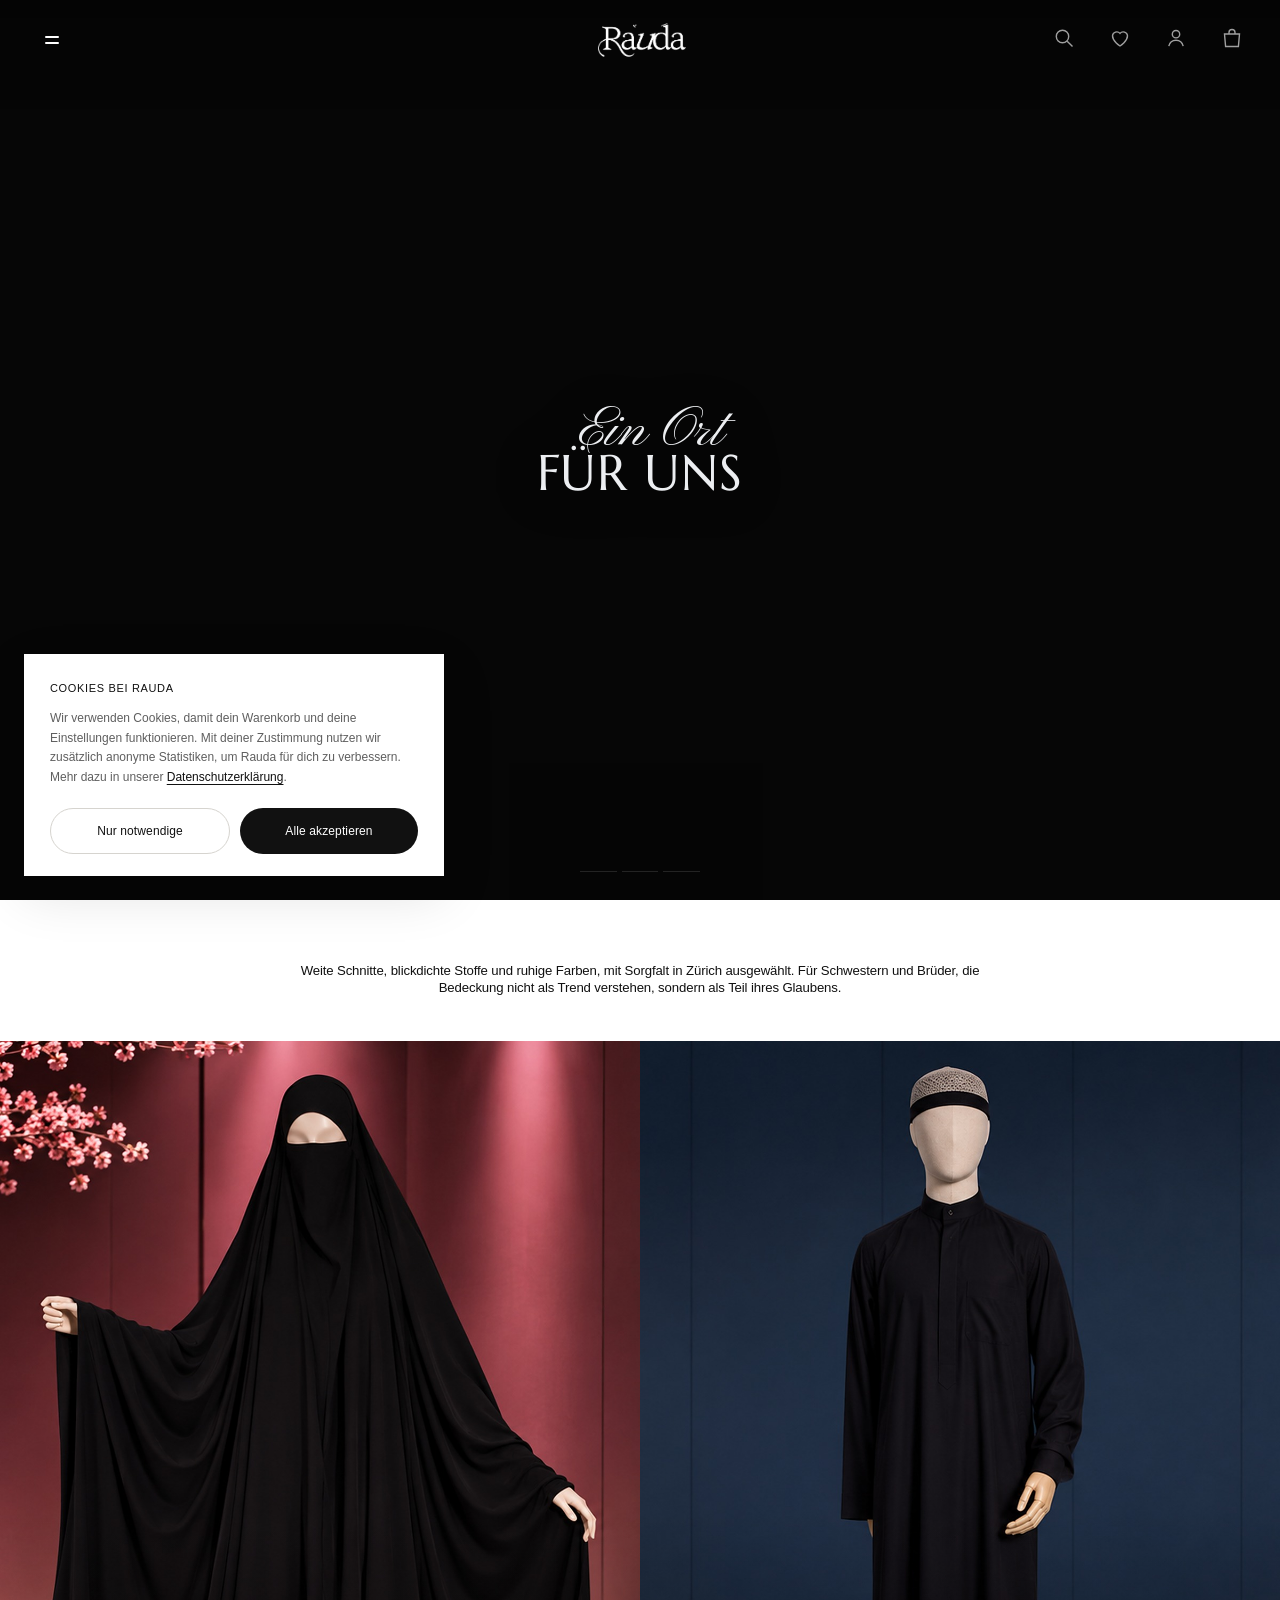
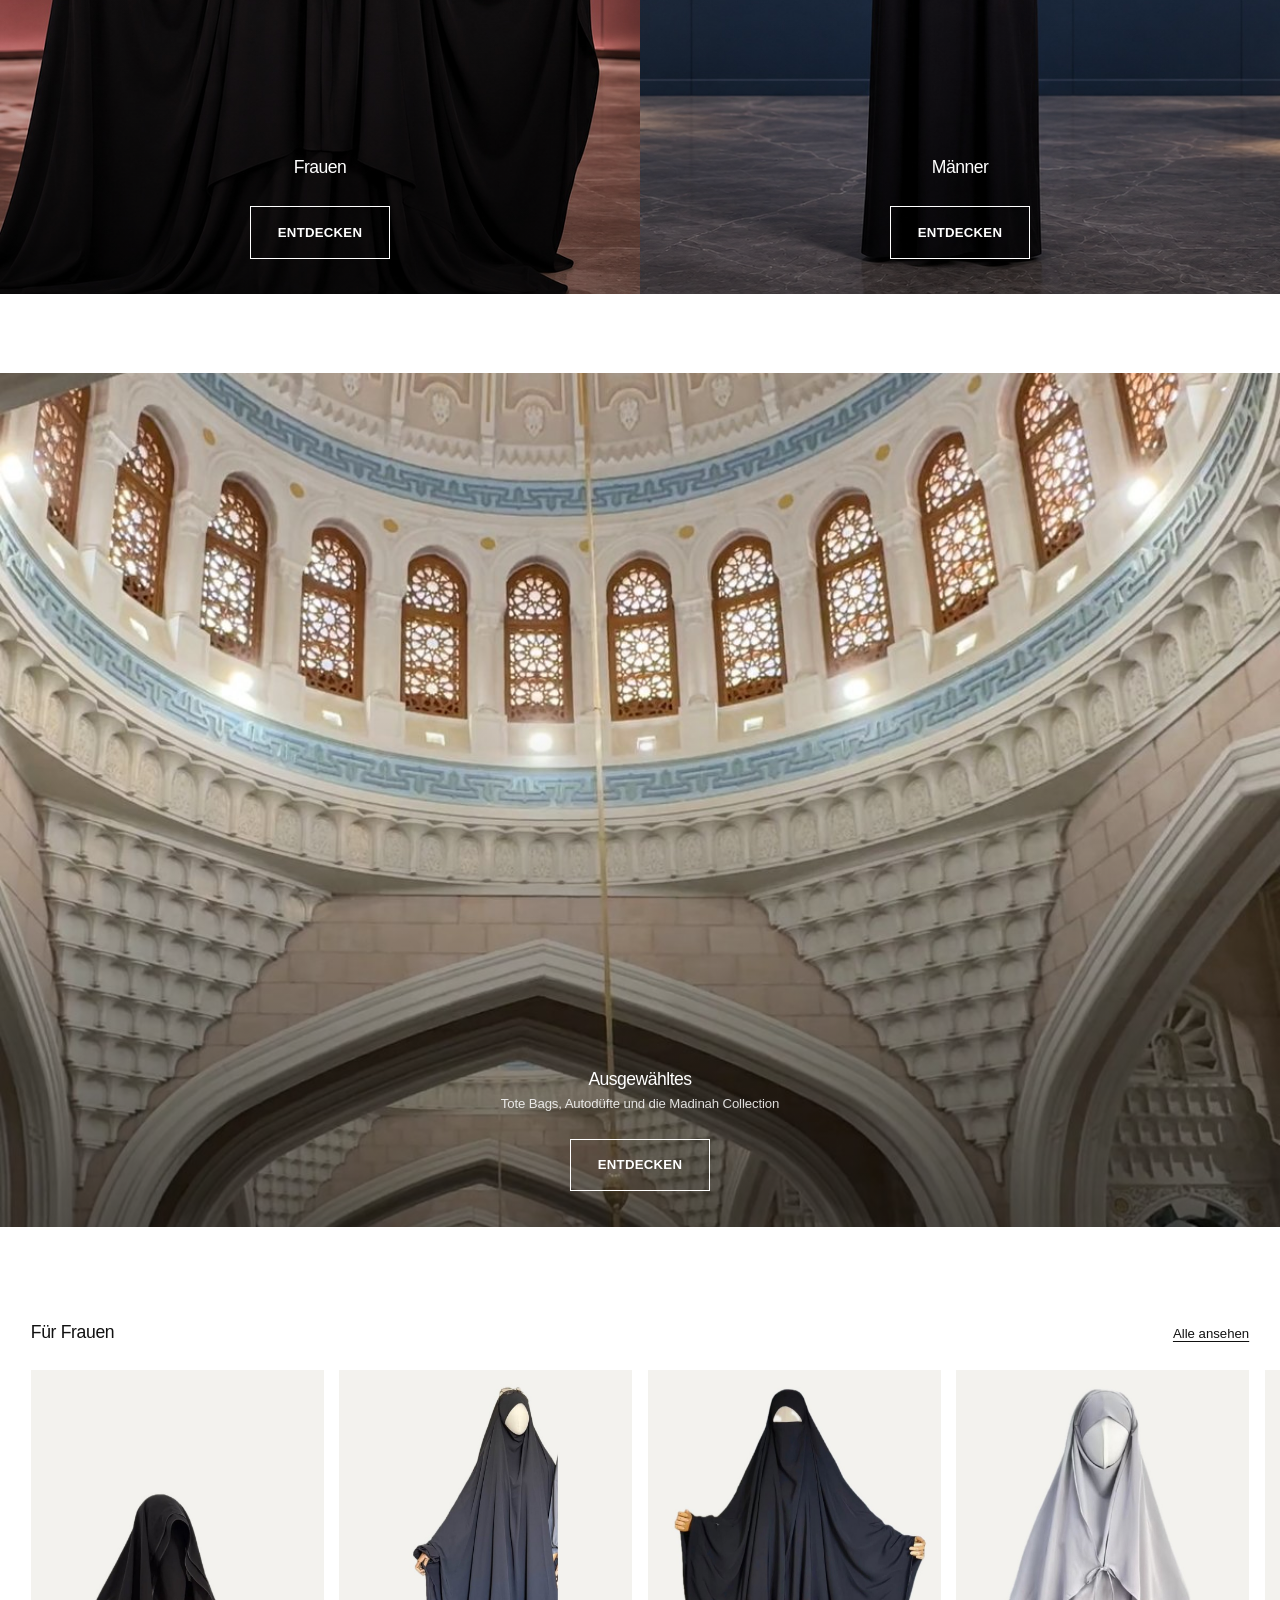
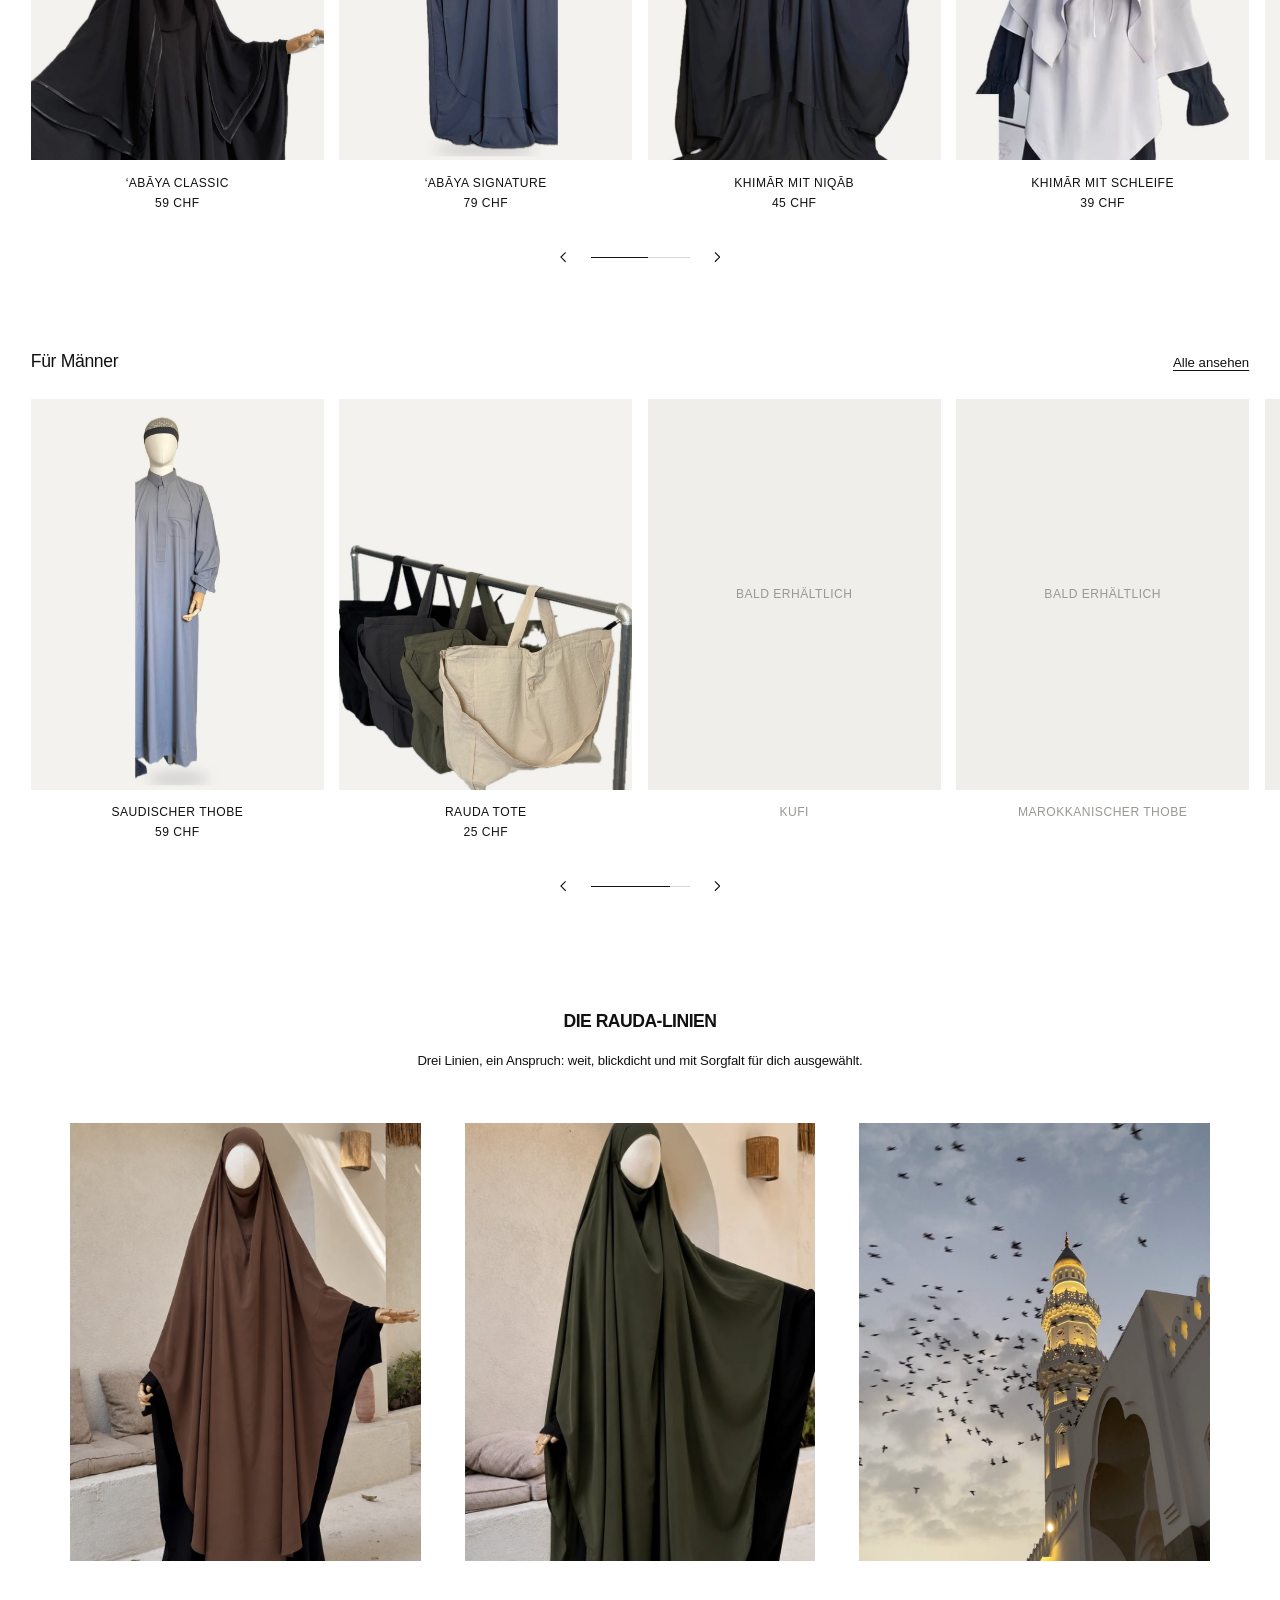
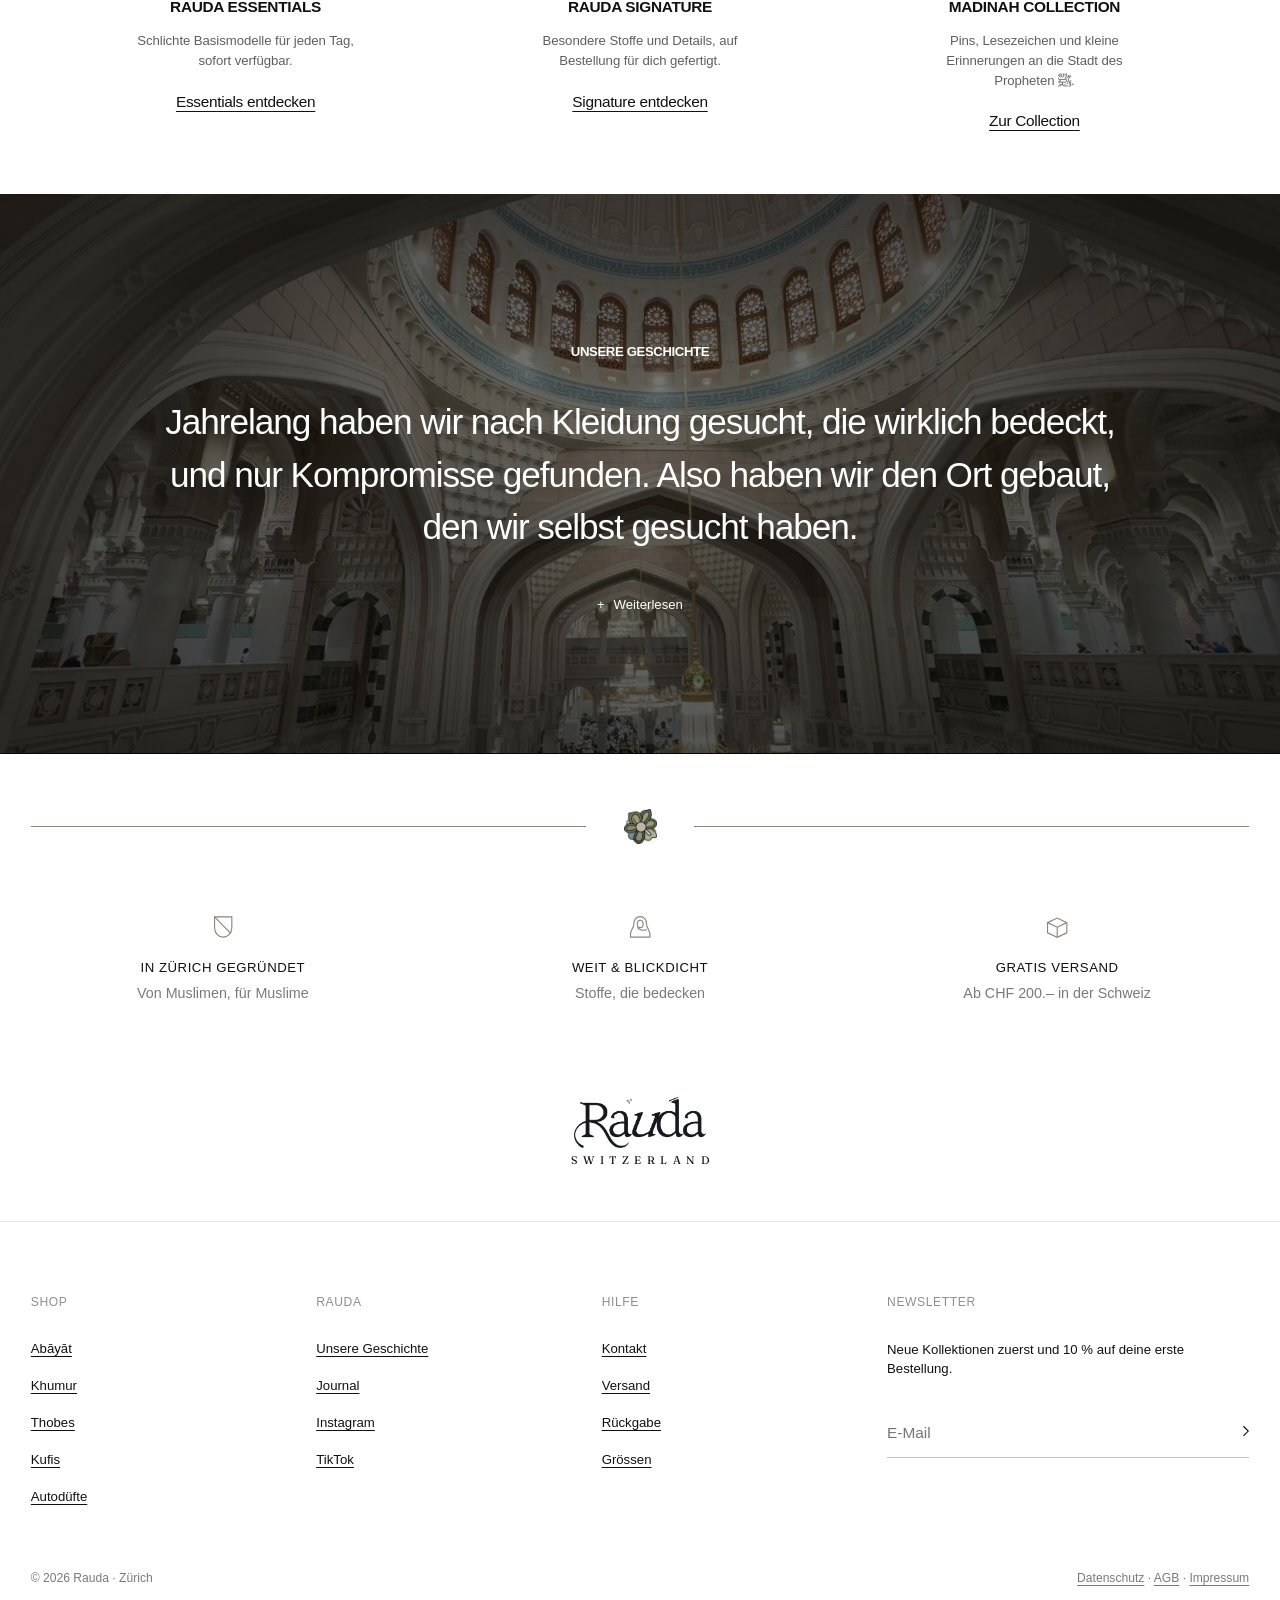
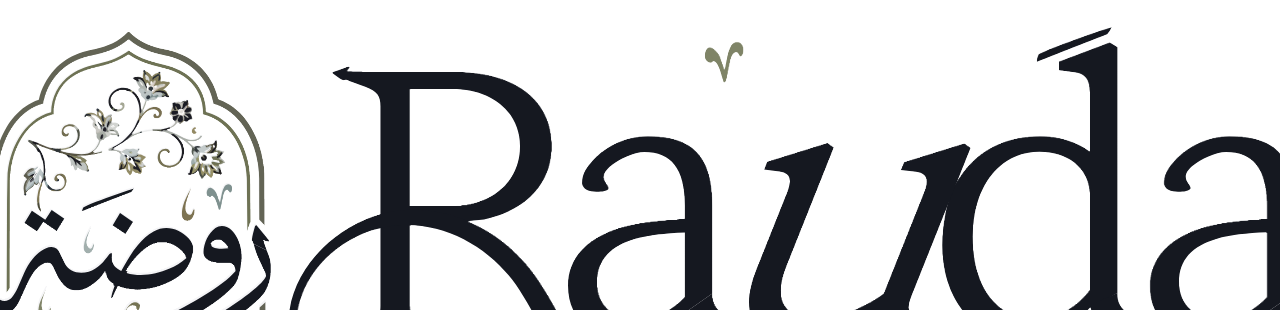
==== commit b6391f0a: "Intro wieder wie vor dem Old-Money-Stil (Slogan Pinyon Script + Marcellus, ohne Sepia) Co-Authored-B" ====
--- a/index.html
+++ b/index.html
@@ -8,7 +8,7 @@
 <link rel="icon" type="image/png" sizes="32x32" href="assets/fav-schwarz-32.png" id="fav-png"><link rel="icon" type="image/svg+xml" href="assets/fav-rauda.svg"><link rel="apple-touch-icon" href="assets/apple-touch-icon.png?v=2">
 <script>(function(){var m=matchMedia("(prefers-color-scheme: dark)"),l=document.getElementById("fav-png");function s(){l.href="assets/fav-"+(m.matches?"weiss":"schwarz")+"-32.png"}s();m.addEventListener&&m.addEventListener("change",s)})()</script>
 <link rel="preconnect" href="https://fonts.googleapis.com"><link rel="preconnect" href="https://fonts.gstatic.com" crossorigin>
-<link href="https://fonts.googleapis.com/css2?family=Amiri&family=Marcellus&family=Pinyon+Script&family=Cormorant+Garamond:ital,wght@0,400;0,500;1,300;1,400&family=Fraunces:opsz,wght@9..144,400..600&display=swap" rel="stylesheet">
+<link href="https://fonts.googleapis.com/css2?family=Amiri&family=Marcellus&family=Pinyon+Script&family=Cormorant+Garamond:ital,wght@1,300;1,400&family=Fraunces:opsz,wght@9..144,400..600&display=swap" rel="stylesheet">
 <style>
 :root{--ink:#111;--grey:#7a7a7a;--tile:#f3f2ef;--line:#e7e6e2;
   --sans:"Helvetica Neue",Helvetica,Arial,sans-serif;--bh:66px;--lh:33px}
@@ -55,26 +55,22 @@
 
 /* ── Intro ── */
 .intro{position:relative;isolation:isolate;height:100vh;height:100svh;background:#0b0b0b;overflow:hidden}
-.intro video{position:absolute;inset:0;width:100%;height:100%;object-fit:cover;transition:opacity .7s ease;will-change:transform,opacity;filter:sepia(.45) saturate(.78) contrast(.96)}
+.intro video{position:absolute;inset:0;width:100%;height:100%;object-fit:cover;transition:opacity .7s ease;will-change:transform,opacity}
 @keyframes kb{from{transform:scale(1.035)}to{transform:scale(1)}}
 .reel-bars{position:absolute;left:50%;bottom:28px;transform:translateX(-50%);z-index:2;display:flex;gap:5px;width:min(120px,30vw);opacity:.55}
 .reel-bars i{flex:1;height:1px;background:rgba(255,255,255,.22);position:relative;overflow:hidden}
 .reel-bars b{position:absolute;inset:0;background:rgba(255,255,255,.85);transform-origin:left center;transform:scaleX(0)}
-.intro::after{content:"";position:absolute;inset:0;z-index:1;background:rgba(40,26,14,.5);transition:background .7s ease}
-.intro.light::after{background:radial-gradient(ellipse 45% 45% at 50% 50%,rgba(34,22,12,.68),rgba(40,26,14,.52))}
+.intro::after{content:"";position:absolute;inset:0;z-index:1;background:rgba(0,0,0,.48);transition:background .7s ease}
+.intro.light::after{background:radial-gradient(ellipse 45% 45% at 50% 50%,rgba(0,0,0,.66),rgba(0,0,0,.5))}
 .intro .mark{position:absolute;left:50%;top:50%;z-index:2;display:flex;flex-direction:column;align-items:center;gap:clamp(18px,2.6vh,28px);transform:translate(-50%,-50%);opacity:0;animation:markIn 1.8s .3s ease-out forwards;filter:drop-shadow(0 4px 24px rgba(0,0,0,.35))}
 @keyframes markIn{to{opacity:1}}
 .mark .m-lock{display:flex;max-width:88vw;align-items:center;gap:clamp(20px,2.4vw,34px)}
 .mark .m-logo{width:clamp(62px,6.4vw,96px)}
 .mark .m-line{flex:none;width:1px;height:clamp(70px,7.5vw,112px);background:#fff;opacity:.75}
 .mark .m-word{width:clamp(200px,18vw,270px)}
-/* Old Money: EST · Logo · 2027, Ein Ort für / Uns, 2027 im Oval */
-.mark .om-est{display:flex;align-items:center;gap:clamp(18px,2vw,30px);color:#f1e8d8;font:500 clamp(12px,1vw,15px)/1 "Cormorant Garamond",Georgia,serif;letter-spacing:.24em;text-transform:uppercase;font-variant-numeric:lining-nums}
-.mark .om-est img{width:clamp(34px,3vw,46px);height:auto}
-.mark .m-slogan{display:flex;flex-direction:column;align-items:center;font-weight:400;color:#f1e8d8;white-space:nowrap}
-.m-slogan .sl-c{font:500 clamp(40px,4.4vw,74px)/1 "Cormorant Garamond",Georgia,serif;letter-spacing:.005em}
-.m-slogan .sl-s{margin:-.1em 0 0 .35em;font:400 clamp(72px,7.6vw,128px)/1.05 "Pinyon Script",cursive}
-.mark .om-oval{margin-top:2px;padding:8px 28px 7px;border:1px solid rgba(241,232,216,.75);border-radius:50%;color:#f1e8d8;font:500 clamp(13px,1.05vw,16px)/1 "Cormorant Garamond",Georgia,serif;letter-spacing:.2em;font-variant-numeric:lining-nums}
+.mark .m-slogan{display:flex;flex-direction:column;align-items:center;font-weight:400;color:#eceef1;white-space:nowrap}
+.m-slogan .sl-s{position:relative;z-index:1;margin:0 0 -.26em .4em;font:400 clamp(42px,4.4vw,74px)/1.1 "Pinyon Script",cursive}
+.m-slogan .sl-c{font:400 clamp(36px,3.9vw,64px)/1 "Marcellus",Georgia,serif;letter-spacing:.02em;text-transform:uppercase}
 
 /* ── Startseite nach Gucci-Aufbau ── */
 .intro-text{padding:56px 64px 40px;text-align:center}
@@ -273,11 +269,7 @@
 <section class="intro" aria-label="Rauda">
   <video class="hv" muted autoplay playsinline preload="auto" aria-hidden="true"></video>
   <video class="hv" muted playsinline preload="auto" aria-hidden="true" style="opacity:0"></video>
-  <div class="mark">
-    <div class="om-est" aria-hidden="true"><span>Est</span><img src="assets/logo-bogen-creme.svg" alt=""><span>2027</span></div>
-    <h1 class="m-slogan" aria-label="Ein Ort für uns"><span class="sl-c" aria-hidden="true">Ein Ort für</span><span class="sl-s" aria-hidden="true">Uns</span></h1>
-    <div class="om-oval" aria-hidden="true">2027</div>
-  </div>
+  <div class="mark"><h1 class="m-slogan" aria-label="Ein Ort für uns"><span class="sl-s" aria-hidden="true">Ein Ort</span><span class="sl-c" aria-hidden="true">für uns</span></h1></div>
   <div class="reel-bars" aria-hidden="true"><i><b></b></i><i><b></b></i><i><b></b></i><i><b></b></i><i><b></b></i></div>
 </section>
 
